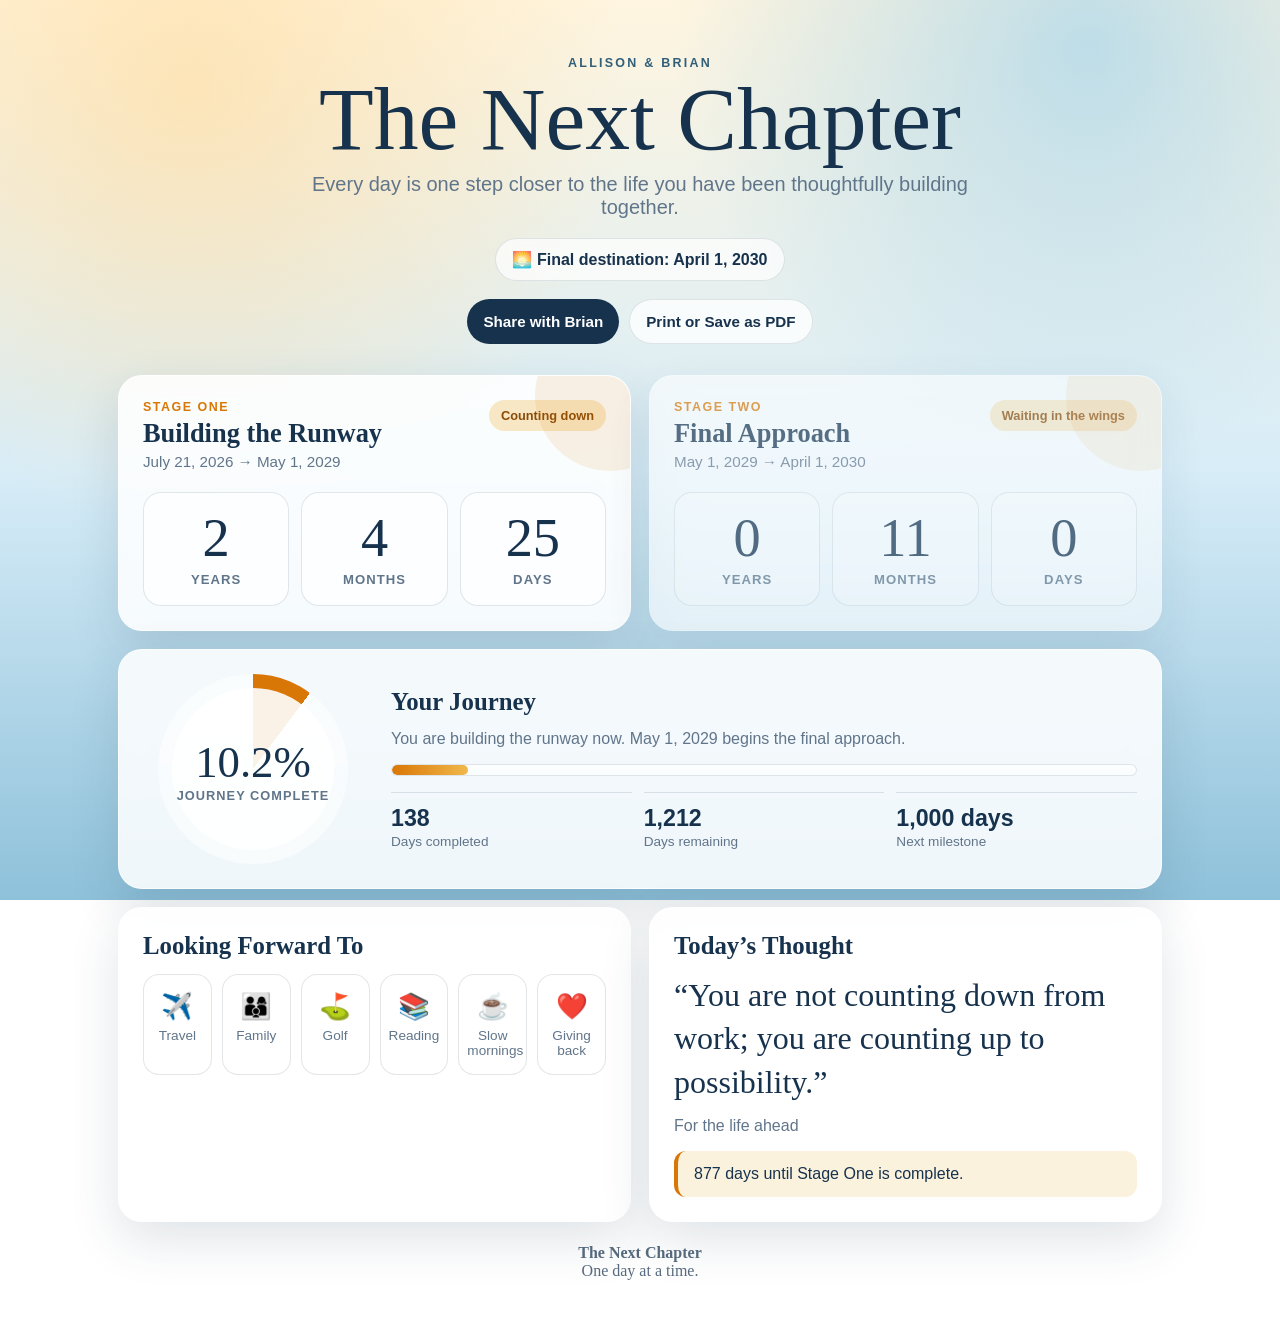
==== index.html @ 048c94d0 "Add files via upload" ====
<!DOCTYPE html>
<html lang="en">
<head>
  <meta charset="UTF-8" />
  <meta name="viewport" content="width=device-width, initial-scale=1.0" />
  <meta name="theme-color" content="#d97706" />
  <title>The Next Chapter</title>
  <style>
    :root{
      --ink:#17324d;
      --muted:#61758a;
      --cream:#fffaf1;
      --gold:#d97706;
      --gold-soft:#f8e7c4;
      --blue:#6ea8c9;
      --blue-deep:#315f7a;
      --card:rgba(255,255,255,.86);
      --line:rgba(23,50,77,.12);
      --shadow:0 18px 50px rgba(35,61,84,.14);
    }
    *{box-sizing:border-box}
    html{scroll-behavior:smooth}
    body{
      margin:0;
      min-height:100vh;
      font-family:-apple-system,BlinkMacSystemFont,"Segoe UI",Roboto,Helvetica,Arial,sans-serif;
      color:var(--ink);
      background:
        radial-gradient(circle at 15% 10%, rgba(255,220,160,.65), transparent 32%),
        radial-gradient(circle at 85% 5%, rgba(164,211,235,.7), transparent 30%),
        linear-gradient(180deg,#fff5df 0%,#d8edf8 52%,#8ec1da 100%);
      background-attachment:fixed;
    }
    body.stage-two{
      background:
        radial-gradient(circle at 20% 8%, rgba(255,255,255,.7), transparent 25%),
        linear-gradient(180deg,#d9f2ff 0%,#8cc9ea 52%,#4d91b7 100%);
    }
    body.complete{
      background:
        radial-gradient(circle at 50% 18%, rgba(255,232,168,.8), transparent 28%),
        linear-gradient(180deg,#ffd68a 0%,#f4a261 42%,#417c8e 72%,#214f61 100%);
    }
    .shell{max-width:1080px;margin:0 auto;padding:28px 18px 48px}
    .hero{
      text-align:center;
      padding:28px 18px 22px;
    }
    .eyebrow{
      letter-spacing:.18em;
      text-transform:uppercase;
      font-size:.78rem;
      font-weight:700;
      color:var(--blue-deep);
    }
    h1{
      margin:.4rem 0 .25rem;
      font-family:Georgia,"Times New Roman",serif;
      font-size:clamp(2.7rem,7vw,5.6rem);
      line-height:.95;
      font-weight:500;
    }
    .tagline{
      margin:.7rem auto 0;
      color:var(--muted);
      font-size:clamp(1rem,2.2vw,1.25rem);
      max-width:680px;
    }
    .date-pill{
      display:inline-flex;
      align-items:center;
      gap:.55rem;
      margin-top:1.2rem;
      padding:.7rem 1rem;
      border:1px solid rgba(23,50,77,.12);
      border-radius:999px;
      background:rgba(255,255,255,.7);
      backdrop-filter:blur(10px);
      font-weight:700;
    }
    .grid{display:grid;gap:18px}
    .two{grid-template-columns:repeat(2,minmax(0,1fr))}
    .card{
      background:var(--card);
      border:1px solid rgba(255,255,255,.75);
      border-radius:24px;
      box-shadow:var(--shadow);
      backdrop-filter:blur(14px);
      padding:24px;
    }
    .stage-card{position:relative;overflow:hidden}
    .stage-card::after{
      content:"";
      position:absolute;
      right:-55px; top:-55px;
      width:150px;height:150px;border-radius:50%;
      background:rgba(217,119,6,.10);
    }
    .stage-head{
      display:flex;justify-content:space-between;gap:16px;align-items:flex-start;
      margin-bottom:22px;
    }
    .stage-kicker{font-size:.78rem;text-transform:uppercase;letter-spacing:.12em;font-weight:800;color:var(--gold)}
    .stage-title{font-family:Georgia,"Times New Roman",serif;font-size:1.65rem;margin:.2rem 0 .25rem}
    .stage-range{color:var(--muted);font-size:.95rem}
    .status{
      border-radius:999px;padding:.48rem .75rem;
      background:var(--gold-soft);color:#8a4b06;font-weight:700;font-size:.8rem;white-space:nowrap
    }
    .countdown{
      display:grid;
      grid-template-columns:repeat(3,minmax(0,1fr));
      gap:12px;
    }
    .timebox{
      text-align:center;
      border:1px solid var(--line);
      border-radius:18px;
      padding:18px 8px;
      background:rgba(255,255,255,.7);
    }
    .timevalue{
      font-family:Georgia,"Times New Roman",serif;
      font-size:clamp(2rem,5vw,3.4rem);
      line-height:1;
    }
    .timelabel{margin-top:.45rem;color:var(--muted);font-size:.82rem;text-transform:uppercase;letter-spacing:.08em;font-weight:700}
    .dimmed{opacity:.68}
    .progress-card{display:grid;grid-template-columns:220px 1fr;gap:28px;align-items:center}
    .ring{
      width:190px;height:190px;border-radius:50%;
      display:grid;place-items:center;
      margin:auto;
      background:conic-gradient(var(--gold) 0deg, rgba(255,255,255,.55) 0deg);
      position:relative;
    }
    .ring::before{
      content:"";position:absolute;inset:14px;border-radius:50%;
      background:rgba(255,255,255,.9);
    }
    .ring-inner{position:relative;text-align:center}
    .ring-value{font-family:Georgia,"Times New Roman",serif;font-size:2.8rem}
    .ring-label{color:var(--muted);font-size:.8rem;text-transform:uppercase;letter-spacing:.08em;font-weight:700}
    .stats{display:grid;grid-template-columns:repeat(3,minmax(0,1fr));gap:12px;margin-top:16px}
    .stat{border-top:1px solid var(--line);padding-top:12px}
    .stat strong{display:block;font-size:1.45rem}
    .stat span{color:var(--muted);font-size:.85rem}
    .bar{height:12px;border-radius:999px;background:rgba(255,255,255,.65);overflow:hidden;border:1px solid var(--line)}
    .bar-fill{height:100%;width:0;background:linear-gradient(90deg,#d97706,#f1b84b);border-radius:999px;transition:width .5s ease}
    .section-title{font-family:Georgia,"Times New Roman",serif;font-size:1.55rem;margin:0 0 14px}
    .dreams{display:grid;grid-template-columns:repeat(6,minmax(0,1fr));gap:10px}
    .dream{text-align:center;padding:16px 8px;border-radius:16px;background:rgba(255,255,255,.64);border:1px solid var(--line)}
    .dream .icon{font-size:1.6rem}
    .dream span{display:block;margin-top:.45rem;font-size:.85rem;color:var(--muted)}
    .quote{font-family:Georgia,"Times New Roman",serif;font-size:clamp(1.35rem,3vw,2rem);line-height:1.35;margin:0}
    .quote-by{color:var(--muted);margin-top:.8rem}
    .milestone{
      margin-top:16px;padding:14px 16px;border-left:4px solid var(--gold);
      background:rgba(248,231,196,.55);border-radius:12px;
    }
    .footer{
      text-align:center;color:rgba(23,50,77,.72);padding:22px 0 0;
      font-family:Georgia,"Times New Roman",serif;
    }
    .actions{display:flex;justify-content:center;gap:10px;margin-top:18px;flex-wrap:wrap}
    button,a.button{
      appearance:none;border:0;border-radius:999px;padding:.8rem 1rem;
      font-weight:750;font-size:.95rem;cursor:pointer;text-decoration:none;
      background:var(--ink);color:white;
    }
    button.secondary{background:rgba(255,255,255,.78);color:var(--ink);border:1px solid var(--line)}
    .tiny{font-size:.78rem;color:var(--muted);margin-top:.6rem}
    @media (max-width:820px){
      .two{grid-template-columns:1fr}
      .progress-card{grid-template-columns:1fr}
      .dreams{grid-template-columns:repeat(3,1fr)}
    }
    @media (max-width:520px){
      .shell{padding:18px 12px 34px}
      .card{padding:18px;border-radius:20px}
      .countdown{gap:8px}
      .timebox{padding:14px 4px}
      .stats{grid-template-columns:1fr}
      .dreams{grid-template-columns:repeat(2,1fr)}
      .stage-head{flex-direction:column}
    }
  </style>
</head>
<body>
  <main class="shell">
    <header class="hero">
      <div class="eyebrow">Allison & Brian</div>
      <h1>The Next Chapter</h1>
      <p class="tagline">Every day is one step closer to the life you have been thoughtfully building together.</p>
      <div class="date-pill">🌅 Final destination: April 1, 2030</div>
      <div class="actions">
        <button id="shareBtn" type="button">Share with Brian</button>
        <button id="printBtn" class="secondary" type="button">Print or Save as PDF</button>
      </div>
      <div id="shareNote" class="tiny" aria-live="polite"></div>
    </header>

    <section class="grid two">
      <article class="card stage-card" id="stage1Card">
        <div class="stage-head">
          <div>
            <div class="stage-kicker">Stage One</div>
            <h2 class="stage-title">Building the Runway</h2>
            <div class="stage-range">July 21, 2026 → May 1, 2029</div>
          </div>
          <div class="status" id="stage1Status">Counting down</div>
        </div>
        <div class="countdown">
          <div class="timebox"><div class="timevalue" id="s1Years">—</div><div class="timelabel">Years</div></div>
          <div class="timebox"><div class="timevalue" id="s1Months">—</div><div class="timelabel">Months</div></div>
          <div class="timebox"><div class="timevalue" id="s1Days">—</div><div class="timelabel">Days</div></div>
        </div>
      </article>

      <article class="card stage-card dimmed" id="stage2Card">
        <div class="stage-head">
          <div>
            <div class="stage-kicker">Stage Two</div>
            <h2 class="stage-title">Final Approach</h2>
            <div class="stage-range">May 1, 2029 → April 1, 2030</div>
          </div>
          <div class="status" id="stage2Status">Waiting in the wings</div>
        </div>
        <div class="countdown">
          <div class="timebox"><div class="timevalue" id="s2Years">—</div><div class="timelabel">Years</div></div>
          <div class="timebox"><div class="timevalue" id="s2Months">—</div><div class="timelabel">Months</div></div>
          <div class="timebox"><div class="timevalue" id="s2Days">—</div><div class="timelabel">Days</div></div>
        </div>
      </article>
    </section>

    <section class="card progress-card" style="margin-top:18px">
      <div class="ring" id="progressRing">
        <div class="ring-inner">
          <div class="ring-value" id="progressPct">—%</div>
          <div class="ring-label">Journey complete</div>
        </div>
      </div>
      <div>
        <h2 class="section-title">Your Journey</h2>
        <p id="journeyMessage" style="margin-top:0;color:var(--muted)">One thoughtful day at a time.</p>
        <div class="bar" aria-label="Overall retirement journey progress">
          <div class="bar-fill" id="progressBar"></div>
        </div>
        <div class="stats">
          <div class="stat"><strong id="daysCompleted">—</strong><span>Days completed</span></div>
          <div class="stat"><strong id="daysRemaining">—</strong><span>Days remaining</span></div>
          <div class="stat"><strong id="nextMilestone">—</strong><span>Next milestone</span></div>
        </div>
      </div>
    </section>

    <section class="grid two" style="margin-top:18px">
      <article class="card">
        <h2 class="section-title">Looking Forward To</h2>
        <div class="dreams">
          <div class="dream"><div class="icon">✈️</div><span>Travel</span></div>
          <div class="dream"><div class="icon">👨‍👩‍👦</div><span>Family</span></div>
          <div class="dream"><div class="icon">⛳</div><span>Golf</span></div>
          <div class="dream"><div class="icon">📚</div><span>Reading</span></div>
          <div class="dream"><div class="icon">☕</div><span>Slow mornings</span></div>
          <div class="dream"><div class="icon">❤️</div><span>Giving back</span></div>
        </div>
      </article>

      <article class="card">
        <h2 class="section-title">Today’s Thought</h2>
        <blockquote class="quote" id="dailyQuote">“Every day is one step closer.”</blockquote>
        <div class="quote-by">For the life ahead</div>
        <div class="milestone" id="milestoneMessage">Your next milestone is getting closer.</div>
      </article>
    </section>

    <footer class="footer">
      <div><strong>The Next Chapter</strong></div>
      <div>One day at a time.</div>
    </footer>
  </main>

<script>
  const JOURNEY_START = new Date(2026, 6, 21, 0, 0, 0);
  const STAGE_ONE_END = new Date(2029, 4, 1, 0, 0, 0);
  const FINAL_DATE = new Date(2030, 3, 1, 0, 0, 0);

  const quotes = [
    "Every day is one step closer.",
    "The best chapters are still unwritten.",
    "Freedom is built long before it is lived.",
    "You are not counting down from work; you are counting up to possibility.",
    "The future is something you have been building, one day at a time.",
    "Small, steady choices create extraordinary freedom.",
    "The finish line is also a beautiful new beginning.",
    "You have already traveled farther than you realize.",
    "A meaningful next chapter begins with the life you choose to make room for.",
    "Someday is becoming a date on the calendar."
  ];

  function startOfDay(d){
    return new Date(d.getFullYear(), d.getMonth(), d.getDate());
  }

  function addMonthsClamped(date, months){
    const d = new Date(date.getFullYear(), date.getMonth(), 1);
    const targetMonth = d.getMonth() + months;
    d.setMonth(targetMonth);
    const lastDay = new Date(d.getFullYear(), d.getMonth() + 1, 0).getDate();
    d.setDate(Math.min(date.getDate(), lastDay));
    return d;
  }

  function calendarDiff(fromDate, toDate){
    let from = startOfDay(fromDate);
    const to = startOfDay(toDate);
    if (to <= from) return {years:0, months:0, days:0};

    let years = to.getFullYear() - from.getFullYear();
    let cursor = new Date(from);
    cursor.setFullYear(cursor.getFullYear() + years);
    if (cursor > to){
      years--;
      cursor = new Date(from);
      cursor.setFullYear(cursor.getFullYear() + years);
    }

    let months = (to.getFullYear() - cursor.getFullYear()) * 12 + (to.getMonth() - cursor.getMonth());
    let monthCursor = addMonthsClamped(cursor, months);
    if (monthCursor > to){
      months--;
      monthCursor = addMonthsClamped(cursor, months);
    }

    const days = Math.round((to - monthCursor) / 86400000);
    return {years, months, days};
  }

  function setCountdown(prefix, diff){
    document.getElementById(prefix + "Years").textContent = diff.years;
    document.getElementById(prefix + "Months").textContent = diff.months;
    document.getElementById(prefix + "Days").textContent = diff.days;
  }

  function daysBetween(a,b){
    return Math.max(0, Math.round((startOfDay(b)-startOfDay(a))/86400000));
  }

  function milestoneFor(days){
    const marks = [1000, 500, 365, 100, 30];
    for (const mark of marks){
      if (days > mark) return `${mark.toLocaleString()} days`;
      if (days === mark) return `${mark.toLocaleString()} days — today!`;
    }
    return days > 0 ? `${days} days` : "Today";
  }

  function update(){
    const now = new Date();
    const today = startOfDay(now);
    const totalDays = daysBetween(JOURNEY_START, FINAL_DATE);
    const elapsed = Math.min(totalDays, daysBetween(JOURNEY_START, today));
    const remaining = daysBetween(today, FINAL_DATE);
    const pct = Math.max(0, Math.min(100, (elapsed / totalDays) * 100));

    document.getElementById("progressPct").textContent = `${pct.toFixed(1)}%`;
    document.getElementById("daysCompleted").textContent = elapsed.toLocaleString();
    document.getElementById("daysRemaining").textContent = remaining.toLocaleString();
    document.getElementById("nextMilestone").textContent = milestoneFor(remaining);
    document.getElementById("progressBar").style.width = `${pct}%`;
    document.getElementById("progressRing").style.background =
      `conic-gradient(var(--gold) ${pct * 3.6}deg, rgba(255,255,255,.55) 0deg)`;

    const dayIndex = Math.floor(today.getTime()/86400000) % quotes.length;
    document.getElementById("dailyQuote").textContent = `“${quotes[dayIndex]}”`;

    if (today < STAGE_ONE_END){
      setCountdown("s1", calendarDiff(today, STAGE_ONE_END));
      setCountdown("s2", calendarDiff(STAGE_ONE_END, FINAL_DATE));
      document.getElementById("stage1Status").textContent = "Counting down";
      document.getElementById("stage2Status").textContent = "Waiting in the wings";
      document.getElementById("stage1Card").classList.remove("dimmed");
      document.getElementById("stage2Card").classList.add("dimmed");
      document.getElementById("journeyMessage").textContent =
        "You are building the runway now. May 1, 2029 begins the final approach.";
      document.getElementById("milestoneMessage").textContent =
        `${daysBetween(today, STAGE_ONE_END).toLocaleString()} days until Stage One is complete.`;
    } else if (today < FINAL_DATE){
      setCountdown("s1", {years:0, months:0, days:0});
      setCountdown("s2", calendarDiff(today, FINAL_DATE));
      document.getElementById("stage1Status").textContent = "Complete ✓";
      document.getElementById("stage2Status").textContent = "Final approach";
      document.getElementById("stage1Card").classList.add("dimmed");
      document.getElementById("stage2Card").classList.remove("dimmed");
      document.body.classList.add("stage-two");
      document.getElementById("journeyMessage").textContent =
        "Stage One is complete. You are officially in the home stretch.";
      document.getElementById("milestoneMessage").textContent =
        `${remaining.toLocaleString()} days until The Next Chapter begins.`;
    } else {
      setCountdown("s1", {years:0, months:0, days:0});
      setCountdown("s2", {years:0, months:0, days:0});
      document.getElementById("stage1Status").textContent = "Complete ✓";
      document.getElementById("stage2Status").textContent = "Complete ✓";
      document.body.classList.add("complete");
      document.querySelector("h1").textContent = "Welcome to Your Next Chapter";
      document.querySelector(".tagline").textContent =
        "You planned, invested, worked with purpose, and built this life together. Now it is time to enjoy it.";
      document.getElementById("journeyMessage").textContent =
        "The countdown is complete. The next chapter is here.";
      document.getElementById("milestoneMessage").textContent =
        "April 1, 2030 has arrived. Congratulations, Allison and Brian!";
    }
  }

  document.getElementById("printBtn").addEventListener("click", () => window.print());

  document.getElementById("shareBtn").addEventListener("click", async () => {
    const note = document.getElementById("shareNote");
    const shareData = {
      title: "The Next Chapter",
      text: "Our countdown to April 1, 2030 — The Next Chapter."
    };
    try{
      if (navigator.share){
        await navigator.share(shareData);
        note.textContent = "Shared!";
      } else {
        note.textContent = "Attach this HTML file to a text or email so Brian can open the live countdown.";
      }
    } catch(e){
      note.textContent = "You can attach this HTML file to a text or email and Brian can open it.";
    }
  });

  update();
  setInterval(update, 60 * 1000);
</script>
</body>
</html>
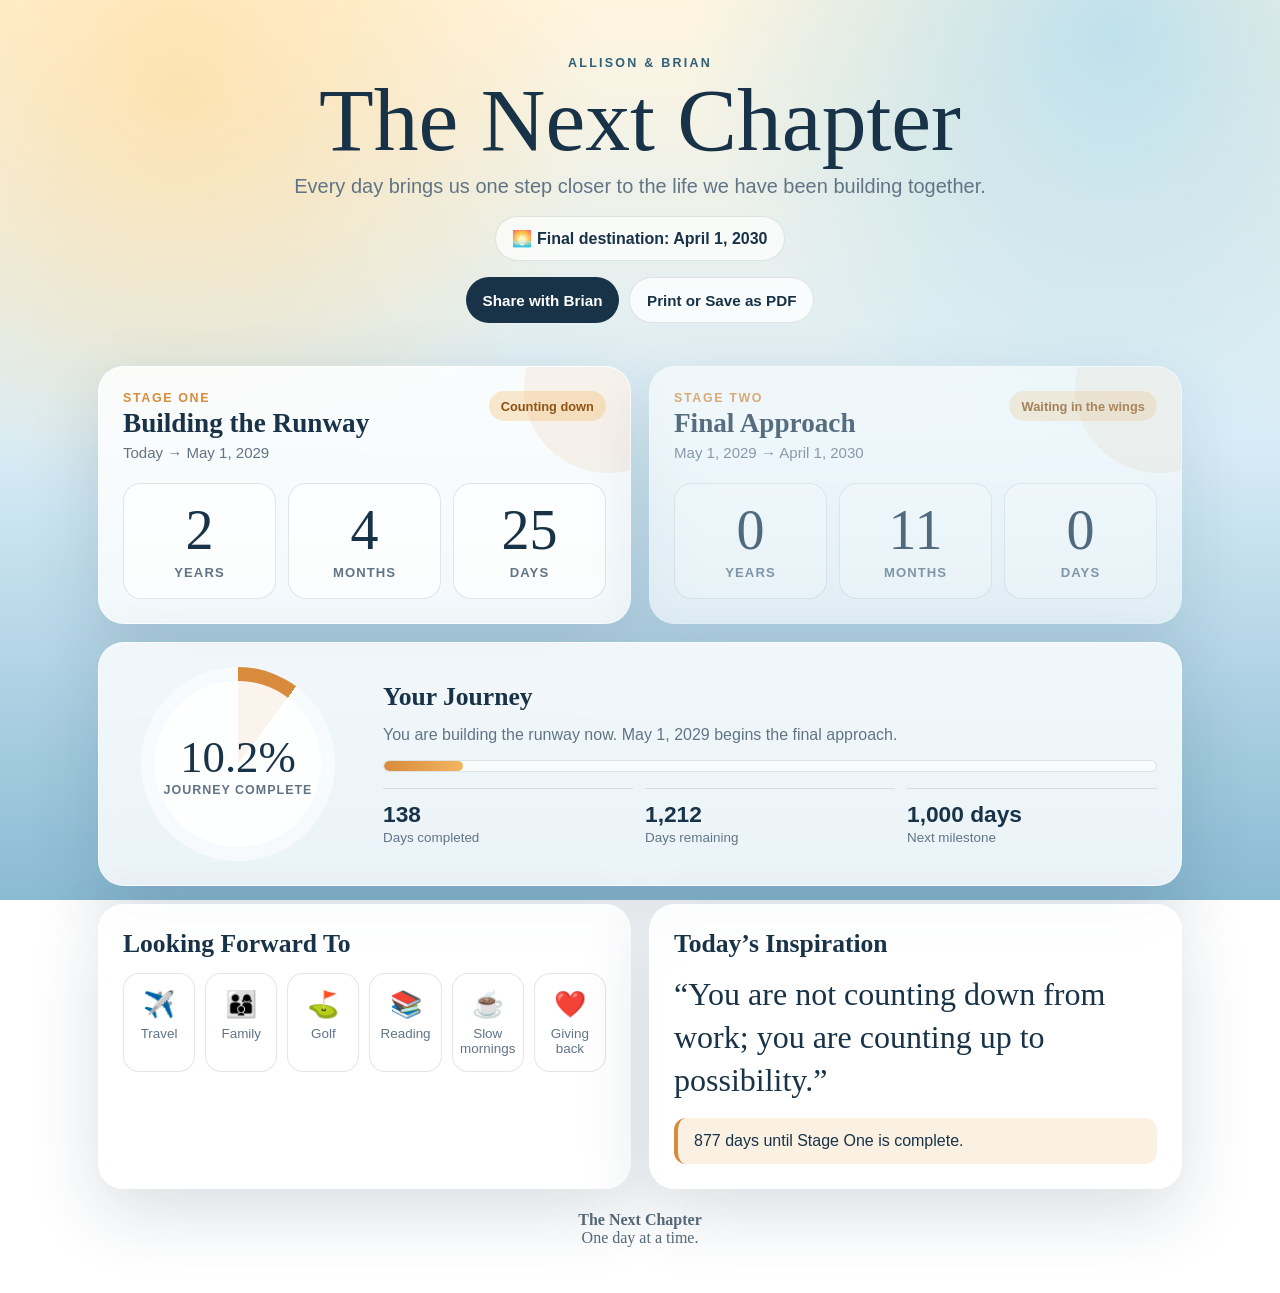
==== commit 72c1afaa: "Add files via upload" ====
--- a/index.html
+++ b/index.html
@@ -3,440 +3,88 @@
 <head>
   <meta charset="UTF-8" />
   <meta name="viewport" content="width=device-width, initial-scale=1.0" />
-  <meta name="theme-color" content="#d97706" />
-  <title>The Next Chapter</title>
+  <meta name="theme-color" content="#d88a3d" />
+  <title>The Next Chapter — Allison & Brian</title>
   <style>
-    :root{
-      --ink:#17324d;
-      --muted:#61758a;
-      --cream:#fffaf1;
-      --gold:#d97706;
-      --gold-soft:#f8e7c4;
-      --blue:#6ea8c9;
-      --blue-deep:#315f7a;
-      --card:rgba(255,255,255,.86);
-      --line:rgba(23,50,77,.12);
-      --shadow:0 18px 50px rgba(35,61,84,.14);
-    }
-    *{box-sizing:border-box}
-    html{scroll-behavior:smooth}
-    body{
-      margin:0;
-      min-height:100vh;
-      font-family:-apple-system,BlinkMacSystemFont,"Segoe UI",Roboto,Helvetica,Arial,sans-serif;
-      color:var(--ink);
-      background:
-        radial-gradient(circle at 15% 10%, rgba(255,220,160,.65), transparent 32%),
-        radial-gradient(circle at 85% 5%, rgba(164,211,235,.7), transparent 30%),
-        linear-gradient(180deg,#fff5df 0%,#d8edf8 52%,#8ec1da 100%);
-      background-attachment:fixed;
-    }
-    body.stage-two{
-      background:
-        radial-gradient(circle at 20% 8%, rgba(255,255,255,.7), transparent 25%),
-        linear-gradient(180deg,#d9f2ff 0%,#8cc9ea 52%,#4d91b7 100%);
-    }
-    body.complete{
-      background:
-        radial-gradient(circle at 50% 18%, rgba(255,232,168,.8), transparent 28%),
-        linear-gradient(180deg,#ffd68a 0%,#f4a261 42%,#417c8e 72%,#214f61 100%);
-    }
-    .shell{max-width:1080px;margin:0 auto;padding:28px 18px 48px}
-    .hero{
-      text-align:center;
-      padding:28px 18px 22px;
-    }
-    .eyebrow{
-      letter-spacing:.18em;
-      text-transform:uppercase;
-      font-size:.78rem;
-      font-weight:700;
-      color:var(--blue-deep);
-    }
-    h1{
-      margin:.4rem 0 .25rem;
-      font-family:Georgia,"Times New Roman",serif;
-      font-size:clamp(2.7rem,7vw,5.6rem);
-      line-height:.95;
-      font-weight:500;
-    }
-    .tagline{
-      margin:.7rem auto 0;
-      color:var(--muted);
-      font-size:clamp(1rem,2.2vw,1.25rem);
-      max-width:680px;
-    }
-    .date-pill{
-      display:inline-flex;
-      align-items:center;
-      gap:.55rem;
-      margin-top:1.2rem;
-      padding:.7rem 1rem;
-      border:1px solid rgba(23,50,77,.12);
-      border-radius:999px;
-      background:rgba(255,255,255,.7);
-      backdrop-filter:blur(10px);
-      font-weight:700;
-    }
-    .grid{display:grid;gap:18px}
-    .two{grid-template-columns:repeat(2,minmax(0,1fr))}
-    .card{
-      background:var(--card);
-      border:1px solid rgba(255,255,255,.75);
-      border-radius:24px;
-      box-shadow:var(--shadow);
-      backdrop-filter:blur(14px);
-      padding:24px;
-    }
-    .stage-card{position:relative;overflow:hidden}
-    .stage-card::after{
-      content:"";
-      position:absolute;
-      right:-55px; top:-55px;
-      width:150px;height:150px;border-radius:50%;
-      background:rgba(217,119,6,.10);
-    }
-    .stage-head{
-      display:flex;justify-content:space-between;gap:16px;align-items:flex-start;
-      margin-bottom:22px;
-    }
-    .stage-kicker{font-size:.78rem;text-transform:uppercase;letter-spacing:.12em;font-weight:800;color:var(--gold)}
-    .stage-title{font-family:Georgia,"Times New Roman",serif;font-size:1.65rem;margin:.2rem 0 .25rem}
-    .stage-range{color:var(--muted);font-size:.95rem}
-    .status{
-      border-radius:999px;padding:.48rem .75rem;
-      background:var(--gold-soft);color:#8a4b06;font-weight:700;font-size:.8rem;white-space:nowrap
-    }
-    .countdown{
-      display:grid;
-      grid-template-columns:repeat(3,minmax(0,1fr));
-      gap:12px;
-    }
-    .timebox{
-      text-align:center;
-      border:1px solid var(--line);
-      border-radius:18px;
-      padding:18px 8px;
-      background:rgba(255,255,255,.7);
-    }
-    .timevalue{
-      font-family:Georgia,"Times New Roman",serif;
-      font-size:clamp(2rem,5vw,3.4rem);
-      line-height:1;
-    }
-    .timelabel{margin-top:.45rem;color:var(--muted);font-size:.82rem;text-transform:uppercase;letter-spacing:.08em;font-weight:700}
-    .dimmed{opacity:.68}
-    .progress-card{display:grid;grid-template-columns:220px 1fr;gap:28px;align-items:center}
-    .ring{
-      width:190px;height:190px;border-radius:50%;
-      display:grid;place-items:center;
-      margin:auto;
-      background:conic-gradient(var(--gold) 0deg, rgba(255,255,255,.55) 0deg);
-      position:relative;
-    }
-    .ring::before{
-      content:"";position:absolute;inset:14px;border-radius:50%;
-      background:rgba(255,255,255,.9);
-    }
-    .ring-inner{position:relative;text-align:center}
-    .ring-value{font-family:Georgia,"Times New Roman",serif;font-size:2.8rem}
-    .ring-label{color:var(--muted);font-size:.8rem;text-transform:uppercase;letter-spacing:.08em;font-weight:700}
-    .stats{display:grid;grid-template-columns:repeat(3,minmax(0,1fr));gap:12px;margin-top:16px}
-    .stat{border-top:1px solid var(--line);padding-top:12px}
-    .stat strong{display:block;font-size:1.45rem}
-    .stat span{color:var(--muted);font-size:.85rem}
-    .bar{height:12px;border-radius:999px;background:rgba(255,255,255,.65);overflow:hidden;border:1px solid var(--line)}
-    .bar-fill{height:100%;width:0;background:linear-gradient(90deg,#d97706,#f1b84b);border-radius:999px;transition:width .5s ease}
-    .section-title{font-family:Georgia,"Times New Roman",serif;font-size:1.55rem;margin:0 0 14px}
-    .dreams{display:grid;grid-template-columns:repeat(6,minmax(0,1fr));gap:10px}
-    .dream{text-align:center;padding:16px 8px;border-radius:16px;background:rgba(255,255,255,.64);border:1px solid var(--line)}
-    .dream .icon{font-size:1.6rem}
-    .dream span{display:block;margin-top:.45rem;font-size:.85rem;color:var(--muted)}
-    .quote{font-family:Georgia,"Times New Roman",serif;font-size:clamp(1.35rem,3vw,2rem);line-height:1.35;margin:0}
-    .quote-by{color:var(--muted);margin-top:.8rem}
-    .milestone{
-      margin-top:16px;padding:14px 16px;border-left:4px solid var(--gold);
-      background:rgba(248,231,196,.55);border-radius:12px;
-    }
-    .footer{
-      text-align:center;color:rgba(23,50,77,.72);padding:22px 0 0;
-      font-family:Georgia,"Times New Roman",serif;
-    }
-    .actions{display:flex;justify-content:center;gap:10px;margin-top:18px;flex-wrap:wrap}
-    button,a.button{
-      appearance:none;border:0;border-radius:999px;padding:.8rem 1rem;
-      font-weight:750;font-size:.95rem;cursor:pointer;text-decoration:none;
-      background:var(--ink);color:white;
-    }
-    button.secondary{background:rgba(255,255,255,.78);color:var(--ink);border:1px solid var(--line)}
-    .tiny{font-size:.78rem;color:var(--muted);margin-top:.6rem}
-    @media (max-width:820px){
-      .two{grid-template-columns:1fr}
-      .progress-card{grid-template-columns:1fr}
-      .dreams{grid-template-columns:repeat(3,1fr)}
-    }
-    @media (max-width:520px){
-      .shell{padding:18px 12px 34px}
-      .card{padding:18px;border-radius:20px}
-      .countdown{gap:8px}
-      .timebox{padding:14px 4px}
-      .stats{grid-template-columns:1fr}
-      .dreams{grid-template-columns:repeat(2,1fr)}
-      .stage-head{flex-direction:column}
-    }
+    :root{--ink:#183247;--muted:#617486;--gold:#d88a3d;--gold2:#f2b55f;--deep:#2f6079;--card:rgba(255,255,255,.82);--line:rgba(24,50,71,.12);--shadow:0 24px 70px rgba(27,57,79,.16)}
+    *{box-sizing:border-box} html{scroll-behavior:smooth}
+    body{margin:0;min-height:100vh;font-family:-apple-system,BlinkMacSystemFont,"Segoe UI",Roboto,Helvetica,Arial,sans-serif;color:var(--ink);background:radial-gradient(circle at 14% 10%,rgba(255,219,156,.70),transparent 31%),radial-gradient(circle at 87% 4%,rgba(168,217,240,.74),transparent 30%),linear-gradient(180deg,#fff5df 0%,#d9edf7 48%,#8abbd3 100%);background-attachment:fixed;transition:background 1s ease}
+    body.stage-two{background:radial-gradient(circle at 18% 8%,rgba(255,255,255,.70),transparent 24%),linear-gradient(180deg,#dff5ff 0%,#93cee9 48%,#478aae 100%)}
+    body.complete{background:radial-gradient(circle at 50% 18%,rgba(255,235,177,.84),transparent 27%),linear-gradient(180deg,#ffd77e 0%,#f29c58 43%,#4d8092 71%,#214e60 100%)}
+    .page{max-width:1120px;margin:0 auto;padding:28px 18px 46px}.hero{text-align:center;padding:28px 18px 22px}
+    .eyebrow{letter-spacing:.18em;text-transform:uppercase;font-size:.78rem;font-weight:800;color:var(--deep)}
+    h1{margin:.45rem 0 .25rem;font-family:Georgia,"Times New Roman",serif;font-size:clamp(2.8rem,7vw,5.8rem);line-height:.95;font-weight:500}
+    .subtitle{max-width:720px;margin:.8rem auto 0;color:var(--muted);font-size:clamp(1rem,2.2vw,1.25rem)}
+    .pill{display:inline-flex;gap:.55rem;align-items:center;margin-top:1.15rem;padding:.75rem 1.05rem;border-radius:999px;border:1px solid var(--line);background:rgba(255,255,255,.7);backdrop-filter:blur(12px);font-weight:800}
+    .actions{display:flex;justify-content:center;gap:10px;flex-wrap:wrap;margin-top:16px}
+    button{border:0;border-radius:999px;padding:.82rem 1.05rem;font-weight:800;cursor:pointer;font-size:.95rem}.primary{background:var(--ink);color:#fff}.secondary{background:rgba(255,255,255,.78);color:var(--ink);border:1px solid var(--line)}
+    .tiny{font-size:.78rem;color:var(--muted);margin-top:.55rem;min-height:1em}.grid{display:grid;gap:18px}.two{grid-template-columns:repeat(2,minmax(0,1fr))}
+    .card{background:var(--card);border:1px solid rgba(255,255,255,.75);border-radius:26px;box-shadow:var(--shadow);backdrop-filter:blur(15px);padding:24px}
+    .stage-card{position:relative;overflow:hidden}.stage-card:after{content:"";position:absolute;right:-62px;top:-62px;width:168px;height:168px;border-radius:50%;background:rgba(216,138,61,.10)}
+    .stage-head{display:flex;justify-content:space-between;gap:14px;align-items:flex-start;margin-bottom:22px}.kicker{font-size:.78rem;text-transform:uppercase;letter-spacing:.13em;font-weight:900;color:var(--gold)}
+    .stage-title{font-family:Georgia,"Times New Roman",serif;font-size:1.7rem;margin:.2rem 0 .28rem}.range{color:var(--muted);font-size:.94rem}.status{padding:.48rem .76rem;border-radius:999px;background:#f7e7cd;color:#8b4f10;font-weight:800;font-size:.8rem;white-space:nowrap}
+    .countdown{display:grid;grid-template-columns:repeat(3,minmax(0,1fr));gap:12px}.timebox{text-align:center;padding:18px 8px;border-radius:18px;border:1px solid var(--line);background:rgba(255,255,255,.70)}
+    .value{font-family:Georgia,"Times New Roman",serif;font-size:clamp(2rem,5vw,3.5rem);line-height:1}.label{margin-top:.45rem;color:var(--muted);font-size:.82rem;text-transform:uppercase;letter-spacing:.08em;font-weight:800}.dim{opacity:.68}
+    .progress-card{display:grid;grid-template-columns:230px 1fr;gap:30px;align-items:center}.ring{width:194px;height:194px;border-radius:50%;display:grid;place-items:center;margin:auto;position:relative;background:conic-gradient(var(--gold) 0deg,rgba(255,255,255,.55) 0deg)}
+    .ring:before{content:"";position:absolute;inset:14px;border-radius:50%;background:rgba(255,255,255,.91)}.ring-content{position:relative;text-align:center}.percent{font-family:Georgia,"Times New Roman",serif;font-size:2.8rem}.smallcaps{color:var(--muted);font-size:.78rem;text-transform:uppercase;letter-spacing:.08em;font-weight:800}
+    .section-title{font-family:Georgia,"Times New Roman",serif;font-size:1.6rem;margin:0 0 14px}.bar{height:12px;border-radius:999px;background:rgba(255,255,255,.62);overflow:hidden;border:1px solid var(--line)}.bar-fill{height:100%;width:0;background:linear-gradient(90deg,var(--gold),var(--gold2));border-radius:999px;transition:width .6s ease}
+    .stats{display:grid;grid-template-columns:repeat(3,minmax(0,1fr));gap:12px;margin-top:16px}.stat{border-top:1px solid var(--line);padding-top:12px}.stat strong{display:block;font-size:1.42rem}.stat span{color:var(--muted);font-size:.84rem}
+    .dreams{display:grid;grid-template-columns:repeat(6,minmax(0,1fr));gap:10px}.dream{text-align:center;padding:15px 7px;border-radius:16px;background:rgba(255,255,255,.64);border:1px solid var(--line)}.dream .icon{font-size:1.62rem}.dream span{display:block;margin-top:.42rem;color:var(--muted);font-size:.84rem}
+    blockquote{margin:0;font-family:Georgia,"Times New Roman",serif;font-size:clamp(1.35rem,3vw,2rem);line-height:1.35}.milestone{margin-top:16px;padding:14px 16px;border-left:4px solid var(--gold);background:rgba(247,231,205,.56);border-radius:12px}.footer{text-align:center;padding-top:22px;color:rgba(24,50,71,.72);font-family:Georgia,"Times New Roman",serif}
+    @media(max-width:840px){.two{grid-template-columns:1fr}.progress-card{grid-template-columns:1fr}.dreams{grid-template-columns:repeat(3,1fr)}}@media(max-width:520px){.page{padding:18px 12px 34px}.card{padding:18px;border-radius:21px}.countdown{gap:8px}.timebox{padding:14px 4px}.stats{grid-template-columns:1fr}.dreams{grid-template-columns:repeat(2,1fr)}.stage-head{flex-direction:column}}@media print{body{background:#fff}.actions,.tiny{display:none}.card{box-shadow:none;border:1px solid #ddd}}
   </style>
 </head>
 <body>
-  <main class="shell">
-    <header class="hero">
-      <div class="eyebrow">Allison & Brian</div>
-      <h1>The Next Chapter</h1>
-      <p class="tagline">Every day is one step closer to the life you have been thoughtfully building together.</p>
-      <div class="date-pill">🌅 Final destination: April 1, 2030</div>
-      <div class="actions">
-        <button id="shareBtn" type="button">Share with Brian</button>
-        <button id="printBtn" class="secondary" type="button">Print or Save as PDF</button>
-      </div>
-      <div id="shareNote" class="tiny" aria-live="polite"></div>
-    </header>
+<main class="page">
+  <header class="hero">
+    <div class="eyebrow">Allison & Brian</div>
+    <h1 id="mainTitle">The Next Chapter</h1>
+    <p class="subtitle" id="subtitle">Every day brings us one step closer to the life we have been building together.</p>
+    <div class="pill">🌅 Final destination: April 1, 2030</div>
+    <div class="actions"><button class="primary" id="shareBtn">Share with Brian</button><button class="secondary" id="printBtn">Print or Save as PDF</button></div>
+    <div class="tiny" id="shareNote"></div>
+  </header>
 
-    <section class="grid two">
-      <article class="card stage-card" id="stage1Card">
-        <div class="stage-head">
-          <div>
-            <div class="stage-kicker">Stage One</div>
-            <h2 class="stage-title">Building the Runway</h2>
-            <div class="stage-range">July 21, 2026 → May 1, 2029</div>
-          </div>
-          <div class="status" id="stage1Status">Counting down</div>
-        </div>
-        <div class="countdown">
-          <div class="timebox"><div class="timevalue" id="s1Years">—</div><div class="timelabel">Years</div></div>
-          <div class="timebox"><div class="timevalue" id="s1Months">—</div><div class="timelabel">Months</div></div>
-          <div class="timebox"><div class="timevalue" id="s1Days">—</div><div class="timelabel">Days</div></div>
-        </div>
-      </article>
+  <section class="grid two">
+    <article class="card stage-card" id="stage1Card">
+      <div class="stage-head"><div><div class="kicker">Stage One</div><h2 class="stage-title">Building the Runway</h2><div class="range">Today → May 1, 2029</div></div><div class="status" id="stage1Status">Counting down</div></div>
+      <div class="countdown"><div class="timebox"><div class="value" id="s1Years">2</div><div class="label">Years</div></div><div class="timebox"><div class="value" id="s1Months">9</div><div class="label">Months</div></div><div class="timebox"><div class="value" id="s1Days">10</div><div class="label">Days</div></div></div>
+    </article>
 
-      <article class="card stage-card dimmed" id="stage2Card">
-        <div class="stage-head">
-          <div>
-            <div class="stage-kicker">Stage Two</div>
-            <h2 class="stage-title">Final Approach</h2>
-            <div class="stage-range">May 1, 2029 → April 1, 2030</div>
-          </div>
-          <div class="status" id="stage2Status">Waiting in the wings</div>
-        </div>
-        <div class="countdown">
-          <div class="timebox"><div class="timevalue" id="s2Years">—</div><div class="timelabel">Years</div></div>
-          <div class="timebox"><div class="timevalue" id="s2Months">—</div><div class="timelabel">Months</div></div>
-          <div class="timebox"><div class="timevalue" id="s2Days">—</div><div class="timelabel">Days</div></div>
-        </div>
-      </article>
-    </section>
+    <article class="card stage-card dim" id="stage2Card">
+      <div class="stage-head"><div><div class="kicker">Stage Two</div><h2 class="stage-title">Final Approach</h2><div class="range">May 1, 2029 → April 1, 2030</div></div><div class="status" id="stage2Status">Waiting in the wings</div></div>
+      <div class="countdown"><div class="timebox"><div class="value" id="s2Years">0</div><div class="label">Years</div></div><div class="timebox"><div class="value" id="s2Months">11</div><div class="label">Months</div></div><div class="timebox"><div class="value" id="s2Days">0</div><div class="label">Days</div></div></div>
+    </article>
+  </section>
 
-    <section class="card progress-card" style="margin-top:18px">
-      <div class="ring" id="progressRing">
-        <div class="ring-inner">
-          <div class="ring-value" id="progressPct">—%</div>
-          <div class="ring-label">Journey complete</div>
-        </div>
-      </div>
-      <div>
-        <h2 class="section-title">Your Journey</h2>
-        <p id="journeyMessage" style="margin-top:0;color:var(--muted)">One thoughtful day at a time.</p>
-        <div class="bar" aria-label="Overall retirement journey progress">
-          <div class="bar-fill" id="progressBar"></div>
-        </div>
-        <div class="stats">
-          <div class="stat"><strong id="daysCompleted">—</strong><span>Days completed</span></div>
-          <div class="stat"><strong id="daysRemaining">—</strong><span>Days remaining</span></div>
-          <div class="stat"><strong id="nextMilestone">—</strong><span>Next milestone</span></div>
-        </div>
-      </div>
-    </section>
+  <section class="card progress-card" style="margin-top:18px">
+    <div class="ring" id="ring"><div class="ring-content"><div class="percent" id="percent">0%</div><div class="smallcaps">Journey complete</div></div></div>
+    <div><h2 class="section-title">Your Journey</h2><p id="journeyMessage" style="margin-top:0;color:var(--muted)">One thoughtful day at a time.</p><div class="bar"><div class="bar-fill" id="barFill"></div></div><div class="stats"><div class="stat"><strong id="daysCompleted">0</strong><span>Days completed</span></div><div class="stat"><strong id="daysRemaining">0</strong><span>Days remaining</span></div><div class="stat"><strong id="nextMilestone">—</strong><span>Next milestone</span></div></div></div>
+  </section>
 
-    <section class="grid two" style="margin-top:18px">
-      <article class="card">
-        <h2 class="section-title">Looking Forward To</h2>
-        <div class="dreams">
-          <div class="dream"><div class="icon">✈️</div><span>Travel</span></div>
-          <div class="dream"><div class="icon">👨‍👩‍👦</div><span>Family</span></div>
-          <div class="dream"><div class="icon">⛳</div><span>Golf</span></div>
-          <div class="dream"><div class="icon">📚</div><span>Reading</span></div>
-          <div class="dream"><div class="icon">☕</div><span>Slow mornings</span></div>
-          <div class="dream"><div class="icon">❤️</div><span>Giving back</span></div>
-        </div>
-      </article>
+  <section class="grid two" style="margin-top:18px">
+    <article class="card"><h2 class="section-title">Looking Forward To</h2><div class="dreams"><div class="dream"><div class="icon">✈️</div><span>Travel</span></div><div class="dream"><div class="icon">👨‍👩‍👦</div><span>Family</span></div><div class="dream"><div class="icon">⛳</div><span>Golf</span></div><div class="dream"><div class="icon">📚</div><span>Reading</span></div><div class="dream"><div class="icon">☕</div><span>Slow mornings</span></div><div class="dream"><div class="icon">❤️</div><span>Giving back</span></div></div></article>
+    <article class="card"><h2 class="section-title">Today’s Inspiration</h2><blockquote id="quote">“Every day is one step closer.”</blockquote><div class="milestone" id="milestoneMessage">Your next milestone is getting closer.</div></article>
+  </section>
 
-      <article class="card">
-        <h2 class="section-title">Today’s Thought</h2>
-        <blockquote class="quote" id="dailyQuote">“Every day is one step closer.”</blockquote>
-        <div class="quote-by">For the life ahead</div>
-        <div class="milestone" id="milestoneMessage">Your next milestone is getting closer.</div>
-      </article>
-    </section>
-
-    <footer class="footer">
-      <div><strong>The Next Chapter</strong></div>
-      <div>One day at a time.</div>
-    </footer>
-  </main>
-
+  <footer class="footer"><strong>The Next Chapter</strong><br/>One day at a time.</footer>
+</main>
 <script>
-  const JOURNEY_START = new Date(2026, 6, 21, 0, 0, 0);
-  const STAGE_ONE_END = new Date(2029, 4, 1, 0, 0, 0);
-  const FINAL_DATE = new Date(2030, 3, 1, 0, 0, 0);
-
-  const quotes = [
-    "Every day is one step closer.",
-    "The best chapters are still unwritten.",
-    "Freedom is built long before it is lived.",
-    "You are not counting down from work; you are counting up to possibility.",
-    "The future is something you have been building, one day at a time.",
-    "Small, steady choices create extraordinary freedom.",
-    "The finish line is also a beautiful new beginning.",
-    "You have already traveled farther than you realize.",
-    "A meaningful next chapter begins with the life you choose to make room for.",
-    "Someday is becoming a date on the calendar."
-  ];
-
-  function startOfDay(d){
-    return new Date(d.getFullYear(), d.getMonth(), d.getDate());
-  }
-
-  function addMonthsClamped(date, months){
-    const d = new Date(date.getFullYear(), date.getMonth(), 1);
-    const targetMonth = d.getMonth() + months;
-    d.setMonth(targetMonth);
-    const lastDay = new Date(d.getFullYear(), d.getMonth() + 1, 0).getDate();
-    d.setDate(Math.min(date.getDate(), lastDay));
-    return d;
-  }
-
-  function calendarDiff(fromDate, toDate){
-    let from = startOfDay(fromDate);
-    const to = startOfDay(toDate);
-    if (to <= from) return {years:0, months:0, days:0};
-
-    let years = to.getFullYear() - from.getFullYear();
-    let cursor = new Date(from);
-    cursor.setFullYear(cursor.getFullYear() + years);
-    if (cursor > to){
-      years--;
-      cursor = new Date(from);
-      cursor.setFullYear(cursor.getFullYear() + years);
-    }
-
-    let months = (to.getFullYear() - cursor.getFullYear()) * 12 + (to.getMonth() - cursor.getMonth());
-    let monthCursor = addMonthsClamped(cursor, months);
-    if (monthCursor > to){
-      months--;
-      monthCursor = addMonthsClamped(cursor, months);
-    }
-
-    const days = Math.round((to - monthCursor) / 86400000);
-    return {years, months, days};
-  }
-
-  function setCountdown(prefix, diff){
-    document.getElementById(prefix + "Years").textContent = diff.years;
-    document.getElementById(prefix + "Months").textContent = diff.months;
-    document.getElementById(prefix + "Days").textContent = diff.days;
-  }
-
-  function daysBetween(a,b){
-    return Math.max(0, Math.round((startOfDay(b)-startOfDay(a))/86400000));
-  }
-
-  function milestoneFor(days){
-    const marks = [1000, 500, 365, 100, 30];
-    for (const mark of marks){
-      if (days > mark) return `${mark.toLocaleString()} days`;
-      if (days === mark) return `${mark.toLocaleString()} days — today!`;
-    }
-    return days > 0 ? `${days} days` : "Today";
-  }
-
-  function update(){
-    const now = new Date();
-    const today = startOfDay(now);
-    const totalDays = daysBetween(JOURNEY_START, FINAL_DATE);
-    const elapsed = Math.min(totalDays, daysBetween(JOURNEY_START, today));
-    const remaining = daysBetween(today, FINAL_DATE);
-    const pct = Math.max(0, Math.min(100, (elapsed / totalDays) * 100));
-
-    document.getElementById("progressPct").textContent = `${pct.toFixed(1)}%`;
-    document.getElementById("daysCompleted").textContent = elapsed.toLocaleString();
-    document.getElementById("daysRemaining").textContent = remaining.toLocaleString();
-    document.getElementById("nextMilestone").textContent = milestoneFor(remaining);
-    document.getElementById("progressBar").style.width = `${pct}%`;
-    document.getElementById("progressRing").style.background =
-      `conic-gradient(var(--gold) ${pct * 3.6}deg, rgba(255,255,255,.55) 0deg)`;
-
-    const dayIndex = Math.floor(today.getTime()/86400000) % quotes.length;
-    document.getElementById("dailyQuote").textContent = `“${quotes[dayIndex]}”`;
-
-    if (today < STAGE_ONE_END){
-      setCountdown("s1", calendarDiff(today, STAGE_ONE_END));
-      setCountdown("s2", calendarDiff(STAGE_ONE_END, FINAL_DATE));
-      document.getElementById("stage1Status").textContent = "Counting down";
-      document.getElementById("stage2Status").textContent = "Waiting in the wings";
-      document.getElementById("stage1Card").classList.remove("dimmed");
-      document.getElementById("stage2Card").classList.add("dimmed");
-      document.getElementById("journeyMessage").textContent =
-        "You are building the runway now. May 1, 2029 begins the final approach.";
-      document.getElementById("milestoneMessage").textContent =
-        `${daysBetween(today, STAGE_ONE_END).toLocaleString()} days until Stage One is complete.`;
-    } else if (today < FINAL_DATE){
-      setCountdown("s1", {years:0, months:0, days:0});
-      setCountdown("s2", calendarDiff(today, FINAL_DATE));
-      document.getElementById("stage1Status").textContent = "Complete ✓";
-      document.getElementById("stage2Status").textContent = "Final approach";
-      document.getElementById("stage1Card").classList.add("dimmed");
-      document.getElementById("stage2Card").classList.remove("dimmed");
-      document.body.classList.add("stage-two");
-      document.getElementById("journeyMessage").textContent =
-        "Stage One is complete. You are officially in the home stretch.";
-      document.getElementById("milestoneMessage").textContent =
-        `${remaining.toLocaleString()} days until The Next Chapter begins.`;
-    } else {
-      setCountdown("s1", {years:0, months:0, days:0});
-      setCountdown("s2", {years:0, months:0, days:0});
-      document.getElementById("stage1Status").textContent = "Complete ✓";
-      document.getElementById("stage2Status").textContent = "Complete ✓";
-      document.body.classList.add("complete");
-      document.querySelector("h1").textContent = "Welcome to Your Next Chapter";
-      document.querySelector(".tagline").textContent =
-        "You planned, invested, worked with purpose, and built this life together. Now it is time to enjoy it.";
-      document.getElementById("journeyMessage").textContent =
-        "The countdown is complete. The next chapter is here.";
-      document.getElementById("milestoneMessage").textContent =
-        "April 1, 2030 has arrived. Congratulations, Allison and Brian!";
-    }
-  }
-
-  document.getElementById("printBtn").addEventListener("click", () => window.print());
-
-  document.getElementById("shareBtn").addEventListener("click", async () => {
-    const note = document.getElementById("shareNote");
-    const shareData = {
-      title: "The Next Chapter",
-      text: "Our countdown to April 1, 2030 — The Next Chapter."
-    };
-    try{
-      if (navigator.share){
-        await navigator.share(shareData);
-        note.textContent = "Shared!";
-      } else {
-        note.textContent = "Attach this HTML file to a text or email so Brian can open the live countdown.";
-      }
-    } catch(e){
-      note.textContent = "You can attach this HTML file to a text or email and Brian can open it.";
-    }
-  });
-
-  update();
-  setInterval(update, 60 * 1000);
+const START=new Date(2026,6,21),STAGE1=new Date(2029,4,1),FINAL=new Date(2030,3,1);
+const quotes=["Every day is one step closer.","The best chapters are still unwritten.","Freedom is built long before it is lived.","You are not counting down from work; you are counting up to possibility.","The future is something you have been building, one day at a time.","Small, steady choices create extraordinary freedom.","The finish line is also a beautiful new beginning.","You have already traveled farther than you realize.","A meaningful next chapter begins with the life you choose to make room for.","Someday is becoming a date on the calendar."];
+const sod=d=>new Date(d.getFullYear(),d.getMonth(),d.getDate());
+function addMonthsClamped(date,months){const d=new Date(date.getFullYear(),date.getMonth(),1);d.setMonth(d.getMonth()+months);const last=new Date(d.getFullYear(),d.getMonth()+1,0).getDate();d.setDate(Math.min(date.getDate(),last));return d}
+function diff(from,to){from=sod(from);to=sod(to);if(to<=from)return{years:0,months:0,days:0};let years=to.getFullYear()-from.getFullYear();let cur=new Date(from);cur.setFullYear(cur.getFullYear()+years);if(cur>to){years--;cur=new Date(from);cur.setFullYear(cur.getFullYear()+years)}let months=(to.getFullYear()-cur.getFullYear())*12+(to.getMonth()-cur.getMonth());let mc=addMonthsClamped(cur,months);if(mc>to){months--;mc=addMonthsClamped(cur,months)}return{years,months,days:Math.round((to-mc)/86400000)}}
+const days=(a,b)=>Math.max(0,Math.round((sod(b)-sod(a))/86400000));
+function set(prefix,d){document.getElementById(prefix+"Years").textContent=d.years;document.getElementById(prefix+"Months").textContent=d.months;document.getElementById(prefix+"Days").textContent=d.days}
+function nextMark(r){for(const m of [1000,500,365,100,30]){if(r>m)return m.toLocaleString()+" days";if(r===m)return m.toLocaleString()+" days — today!"}return r>0?r+" days":"Today"}
+function update(){const today=sod(new Date()),total=days(START,FINAL),elapsed=Math.min(total,days(START,today)),remaining=days(today,FINAL),pct=Math.max(0,Math.min(100,elapsed/total*100));document.getElementById("percent").textContent=pct.toFixed(1)+"%";document.getElementById("daysCompleted").textContent=elapsed.toLocaleString();document.getElementById("daysRemaining").textContent=remaining.toLocaleString();document.getElementById("nextMilestone").textContent=nextMark(remaining);document.getElementById("barFill").style.width=pct+"%";document.getElementById("ring").style.background=`conic-gradient(var(--gold) ${pct*3.6}deg,rgba(255,255,255,.55) 0deg)`;document.getElementById("quote").textContent="“"+quotes[Math.floor(today.getTime()/86400000)%quotes.length]+"”";
+if(today<STAGE1){set("s1",diff(today,STAGE1));set("s2",diff(STAGE1,FINAL));document.getElementById("journeyMessage").textContent="You are building the runway now. May 1, 2029 begins the final approach.";document.getElementById("milestoneMessage").textContent=days(today,STAGE1).toLocaleString()+" days until Stage One is complete."}
+else if(today<FINAL){set("s1",{years:0,months:0,days:0});set("s2",diff(today,FINAL));document.getElementById("stage1Status").textContent="Complete ✓";document.getElementById("stage2Status").textContent="Final approach";document.getElementById("stage1Card").classList.add("dim");document.getElementById("stage2Card").classList.remove("dim");document.body.classList.add("stage-two");document.getElementById("journeyMessage").textContent="Stage One is complete. You are officially in the home stretch.";document.getElementById("milestoneMessage").textContent=remaining.toLocaleString()+" days until The Next Chapter begins."}
+else{set("s1",{years:0,months:0,days:0});set("s2",{years:0,months:0,days:0});document.body.classList.add("complete");document.getElementById("mainTitle").textContent="Welcome to Your Next Chapter";document.getElementById("subtitle").textContent="You planned, invested, worked with purpose, and built this life together. Now it is time to enjoy it.";document.getElementById("journeyMessage").textContent="The countdown is complete. The next chapter is here.";document.getElementById("milestoneMessage").textContent="April 1, 2030 has arrived. Congratulations, Allison and Brian!"}}
+document.getElementById("printBtn").onclick=()=>window.print();
+document.getElementById("shareBtn").onclick=async()=>{const note=document.getElementById("shareNote");try{if(navigator.share){await navigator.share({title:"The Next Chapter",text:"Our countdown to April 1, 2030.",url:location.href});note.textContent="Shared!"}else{await navigator.clipboard.writeText(location.href);note.textContent="Website link copied."}}catch(e){note.textContent="Copy the website address from Safari and send it to Brian."}};
+update();setInterval(update,60000);
 </script>
 </body>
-</html>
+</html>
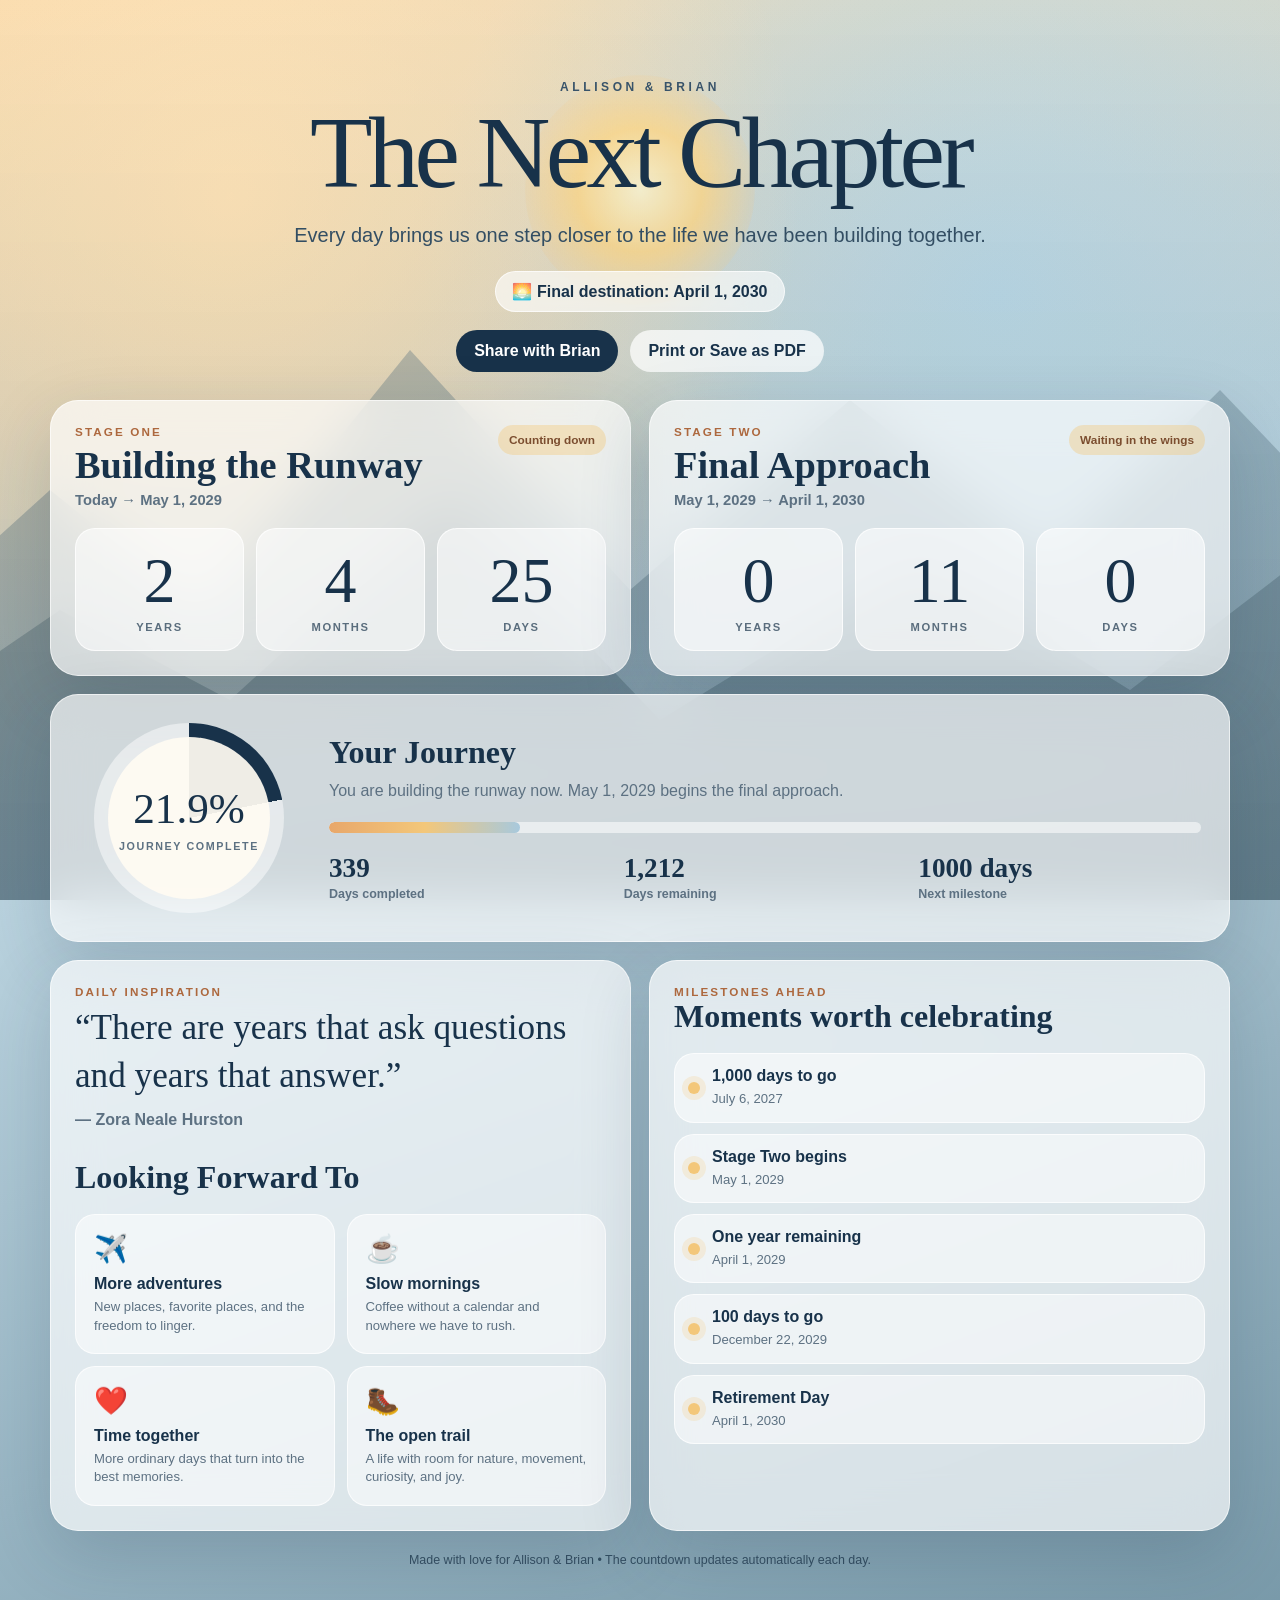
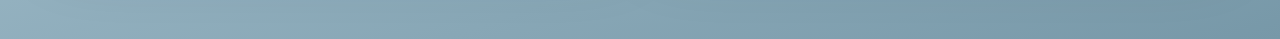
==== commit f1a82292: "Add files via upload" ====
--- a/index.html
+++ b/index.html
@@ -1,90 +1,59 @@
 <!DOCTYPE html>
 <html lang="en">
 <head>
-  <meta charset="UTF-8" />
-  <meta name="viewport" content="width=device-width, initial-scale=1.0" />
-  <meta name="theme-color" content="#d88a3d" />
-  <title>The Next Chapter — Allison & Brian</title>
-  <style>
-    :root{--ink:#183247;--muted:#617486;--gold:#d88a3d;--gold2:#f2b55f;--deep:#2f6079;--card:rgba(255,255,255,.82);--line:rgba(24,50,71,.12);--shadow:0 24px 70px rgba(27,57,79,.16)}
-    *{box-sizing:border-box} html{scroll-behavior:smooth}
-    body{margin:0;min-height:100vh;font-family:-apple-system,BlinkMacSystemFont,"Segoe UI",Roboto,Helvetica,Arial,sans-serif;color:var(--ink);background:radial-gradient(circle at 14% 10%,rgba(255,219,156,.70),transparent 31%),radial-gradient(circle at 87% 4%,rgba(168,217,240,.74),transparent 30%),linear-gradient(180deg,#fff5df 0%,#d9edf7 48%,#8abbd3 100%);background-attachment:fixed;transition:background 1s ease}
-    body.stage-two{background:radial-gradient(circle at 18% 8%,rgba(255,255,255,.70),transparent 24%),linear-gradient(180deg,#dff5ff 0%,#93cee9 48%,#478aae 100%)}
-    body.complete{background:radial-gradient(circle at 50% 18%,rgba(255,235,177,.84),transparent 27%),linear-gradient(180deg,#ffd77e 0%,#f29c58 43%,#4d8092 71%,#214e60 100%)}
-    .page{max-width:1120px;margin:0 auto;padding:28px 18px 46px}.hero{text-align:center;padding:28px 18px 22px}
-    .eyebrow{letter-spacing:.18em;text-transform:uppercase;font-size:.78rem;font-weight:800;color:var(--deep)}
-    h1{margin:.45rem 0 .25rem;font-family:Georgia,"Times New Roman",serif;font-size:clamp(2.8rem,7vw,5.8rem);line-height:.95;font-weight:500}
-    .subtitle{max-width:720px;margin:.8rem auto 0;color:var(--muted);font-size:clamp(1rem,2.2vw,1.25rem)}
-    .pill{display:inline-flex;gap:.55rem;align-items:center;margin-top:1.15rem;padding:.75rem 1.05rem;border-radius:999px;border:1px solid var(--line);background:rgba(255,255,255,.7);backdrop-filter:blur(12px);font-weight:800}
-    .actions{display:flex;justify-content:center;gap:10px;flex-wrap:wrap;margin-top:16px}
-    button{border:0;border-radius:999px;padding:.82rem 1.05rem;font-weight:800;cursor:pointer;font-size:.95rem}.primary{background:var(--ink);color:#fff}.secondary{background:rgba(255,255,255,.78);color:var(--ink);border:1px solid var(--line)}
-    .tiny{font-size:.78rem;color:var(--muted);margin-top:.55rem;min-height:1em}.grid{display:grid;gap:18px}.two{grid-template-columns:repeat(2,minmax(0,1fr))}
-    .card{background:var(--card);border:1px solid rgba(255,255,255,.75);border-radius:26px;box-shadow:var(--shadow);backdrop-filter:blur(15px);padding:24px}
-    .stage-card{position:relative;overflow:hidden}.stage-card:after{content:"";position:absolute;right:-62px;top:-62px;width:168px;height:168px;border-radius:50%;background:rgba(216,138,61,.10)}
-    .stage-head{display:flex;justify-content:space-between;gap:14px;align-items:flex-start;margin-bottom:22px}.kicker{font-size:.78rem;text-transform:uppercase;letter-spacing:.13em;font-weight:900;color:var(--gold)}
-    .stage-title{font-family:Georgia,"Times New Roman",serif;font-size:1.7rem;margin:.2rem 0 .28rem}.range{color:var(--muted);font-size:.94rem}.status{padding:.48rem .76rem;border-radius:999px;background:#f7e7cd;color:#8b4f10;font-weight:800;font-size:.8rem;white-space:nowrap}
-    .countdown{display:grid;grid-template-columns:repeat(3,minmax(0,1fr));gap:12px}.timebox{text-align:center;padding:18px 8px;border-radius:18px;border:1px solid var(--line);background:rgba(255,255,255,.70)}
-    .value{font-family:Georgia,"Times New Roman",serif;font-size:clamp(2rem,5vw,3.5rem);line-height:1}.label{margin-top:.45rem;color:var(--muted);font-size:.82rem;text-transform:uppercase;letter-spacing:.08em;font-weight:800}.dim{opacity:.68}
-    .progress-card{display:grid;grid-template-columns:230px 1fr;gap:30px;align-items:center}.ring{width:194px;height:194px;border-radius:50%;display:grid;place-items:center;margin:auto;position:relative;background:conic-gradient(var(--gold) 0deg,rgba(255,255,255,.55) 0deg)}
-    .ring:before{content:"";position:absolute;inset:14px;border-radius:50%;background:rgba(255,255,255,.91)}.ring-content{position:relative;text-align:center}.percent{font-family:Georgia,"Times New Roman",serif;font-size:2.8rem}.smallcaps{color:var(--muted);font-size:.78rem;text-transform:uppercase;letter-spacing:.08em;font-weight:800}
-    .section-title{font-family:Georgia,"Times New Roman",serif;font-size:1.6rem;margin:0 0 14px}.bar{height:12px;border-radius:999px;background:rgba(255,255,255,.62);overflow:hidden;border:1px solid var(--line)}.bar-fill{height:100%;width:0;background:linear-gradient(90deg,var(--gold),var(--gold2));border-radius:999px;transition:width .6s ease}
-    .stats{display:grid;grid-template-columns:repeat(3,minmax(0,1fr));gap:12px;margin-top:16px}.stat{border-top:1px solid var(--line);padding-top:12px}.stat strong{display:block;font-size:1.42rem}.stat span{color:var(--muted);font-size:.84rem}
-    .dreams{display:grid;grid-template-columns:repeat(6,minmax(0,1fr));gap:10px}.dream{text-align:center;padding:15px 7px;border-radius:16px;background:rgba(255,255,255,.64);border:1px solid var(--line)}.dream .icon{font-size:1.62rem}.dream span{display:block;margin-top:.42rem;color:var(--muted);font-size:.84rem}
-    blockquote{margin:0;font-family:Georgia,"Times New Roman",serif;font-size:clamp(1.35rem,3vw,2rem);line-height:1.35}.milestone{margin-top:16px;padding:14px 16px;border-left:4px solid var(--gold);background:rgba(247,231,205,.56);border-radius:12px}.footer{text-align:center;padding-top:22px;color:rgba(24,50,71,.72);font-family:Georgia,"Times New Roman",serif}
-    @media(max-width:840px){.two{grid-template-columns:1fr}.progress-card{grid-template-columns:1fr}.dreams{grid-template-columns:repeat(3,1fr)}}@media(max-width:520px){.page{padding:18px 12px 34px}.card{padding:18px;border-radius:21px}.countdown{gap:8px}.timebox{padding:14px 4px}.stats{grid-template-columns:1fr}.dreams{grid-template-columns:repeat(2,1fr)}.stage-head{flex-direction:column}}@media print{body{background:#fff}.actions,.tiny{display:none}.card{box-shadow:none;border:1px solid #ddd}}
-  </style>
+<meta charset="UTF-8">
+<meta name="viewport" content="width=device-width, initial-scale=1.0">
+<meta name="theme-color" content="#d9a66d">
+<title>The Next Chapter — Allison & Brian</title>
+<style>
+:root{--ink:#18324a;--muted:#5d7182;--glass:rgba(255,255,255,.68);--line:rgba(255,255,255,.62);--warm:#e8a76a;--gold:#f3c77a;--sky:#a8c9dd}
+*{box-sizing:border-box} body{margin:0;min-height:100vh;color:var(--ink);font-family:Inter,-apple-system,BlinkMacSystemFont,"Segoe UI",sans-serif;background:radial-gradient(circle at 18% 12%,rgba(255,226,178,.95),transparent 32%),radial-gradient(circle at 78% 18%,rgba(181,215,231,.92),transparent 35%),linear-gradient(160deg,#f8d6a4 0%,#bad3df 43%,#7798a8 100%);overflow-x:hidden}
+body:before{content:"";position:fixed;inset:0;pointer-events:none;background:linear-gradient(to bottom,rgba(255,255,255,.08),rgba(11,33,48,.13)),url("data:image/svg+xml,%3Csvg xmlns='http://www.w3.org/2000/svg' viewBox='0 0 1600 900'%3E%3Cpath d='M0 680 L210 490 L360 610 L570 350 L790 590 L1010 400 L1210 560 L1380 390 L1600 620 L1600 900 L0 900 Z' fill='%234d6b78' fill-opacity='.34'/%3E%3Cpath d='M0 760 L220 610 L390 700 L610 500 L820 720 L1080 560 L1290 690 L1460 560 L1600 700 L1600 900 L0 900 Z' fill='%23374f5b' fill-opacity='.30'/%3E%3C/svg%3E") center bottom/cover no-repeat;z-index:-1}
+.sun{position:fixed;width:230px;height:230px;border-radius:50%;top:75px;left:50%;transform:translateX(-50%);background:radial-gradient(circle,#fff7cf 0%,#ffd784 38%,rgba(255,204,121,.18) 70%,transparent 72%);opacity:.82;z-index:-2}
+.shell{width:min(1180px,calc(100% - 32px));margin:auto;padding:46px 0 72px}.hero{text-align:center;padding:34px 22px 28px}.eyebrow{text-transform:uppercase;letter-spacing:.30em;font-size:.75rem;font-weight:800;color:#38536a;margin-bottom:12px}
+h1{font-family:Georgia,serif;font-weight:500;font-size:clamp(3.6rem,8vw,7.2rem);line-height:.92;margin:0;letter-spacing:-.045em}.subtitle{max-width:720px;margin:20px auto 0;font-size:clamp(1rem,2vw,1.25rem);color:#334e63;line-height:1.55}
+.destination{display:inline-flex;gap:10px;margin-top:20px;padding:10px 16px;border:1px solid rgba(255,255,255,.7);background:rgba(255,255,255,.62);backdrop-filter:blur(18px);border-radius:999px;font-weight:800}.actions{display:flex;justify-content:center;flex-wrap:wrap;gap:12px;margin-top:18px}
+button{border:0;border-radius:999px;padding:12px 18px;font:inherit;font-weight:800;cursor:pointer}.primary{background:var(--ink);color:#fff}.secondary{background:rgba(255,255,255,.72);color:var(--ink)}
+.grid,.lower{display:grid;grid-template-columns:1fr 1fr;gap:18px}.card{background:var(--glass);border:1px solid var(--line);border-radius:28px;box-shadow:0 24px 70px rgba(28,52,72,.18);backdrop-filter:blur(24px)}
+.stage,.panel{padding:24px}.stage-top{display:flex;justify-content:space-between;gap:16px}.label{color:#ad683e;font-size:.73rem;font-weight:900;letter-spacing:.18em;text-transform:uppercase}.stage h2,.section-title,.journey h3{font-family:Georgia,serif}.stage h2{font-size:clamp(1.75rem,3vw,2.45rem);margin:5px 0}.range{color:var(--muted);font-weight:600;font-size:.92rem}.status{height:max-content;border-radius:999px;padding:8px 11px;font-size:.74rem;font-weight:900;background:rgba(243,199,122,.4);color:#7b4d2f}
+.countdown{display:grid;grid-template-columns:repeat(3,1fr);gap:12px;margin-top:20px}.unit{padding:20px 10px 17px;border-radius:20px;text-align:center;background:rgba(255,255,255,.56);border:1px solid rgba(255,255,255,.75)}.num{font-family:Georgia,serif;font-size:clamp(2.3rem,5vw,4rem);line-height:1}.unit span{display:block;margin-top:8px;font-size:.70rem;letter-spacing:.14em;font-weight:900;color:#5a6d7d}
+.journey{margin-top:18px;padding:28px;display:grid;grid-template-columns:220px 1fr;gap:30px;align-items:center}.ring{--p:0;width:190px;aspect-ratio:1;border-radius:50%;display:grid;place-items:center;background:conic-gradient(var(--ink) calc(var(--p)*1%),rgba(255,255,255,.48) 0);position:relative;margin:auto}.ring:before{content:"";position:absolute;inset:14px;border-radius:50%;background:rgba(255,251,243,.93)}.ring-copy{position:relative;text-align:center}.ring-value{font-family:Georgia,serif;font-size:2.7rem}.ring-label{font-size:.67rem;letter-spacing:.15em;font-weight:900;color:var(--muted);margin-top:7px}
+.journey h3,.section-title{font-size:2rem;margin:0 0 8px}.journey p{color:var(--muted);line-height:1.55;margin:0}.bar{height:11px;border-radius:999px;background:rgba(255,255,255,.55);margin:18px 0 20px;overflow:hidden}.bar-fill{height:100%;width:0;background:linear-gradient(90deg,var(--warm),var(--gold),var(--sky));border-radius:999px}
+.stats{display:grid;grid-template-columns:repeat(3,1fr);gap:12px}.stat strong{display:block;font-family:Georgia,serif;font-size:1.7rem}.stat span{font-size:.78rem;color:var(--muted);font-weight:700}
+.lower{margin-top:18px}.quote{font-family:Georgia,serif;font-size:clamp(1.45rem,3vw,2.2rem);line-height:1.35;margin:6px 0 12px}.quote-author{color:var(--muted);font-weight:700}.dreams{display:grid;grid-template-columns:repeat(2,1fr);gap:12px;margin-top:18px}.dream,.milestone{background:rgba(255,255,255,.52);border:1px solid rgba(255,255,255,.72);border-radius:20px;padding:18px}.dream .icon{font-size:1.7rem}.dream strong{display:block;margin-top:10px}.dream span,.milestone span{font-size:.82rem;color:var(--muted);line-height:1.4;display:block;margin-top:5px}
+.milestone-list{display:grid;gap:11px;margin-top:18px}.milestone{display:flex;align-items:center;gap:12px;padding:13px}.dot{width:12px;height:12px;border-radius:50%;background:var(--gold);box-shadow:0 0 0 6px rgba(243,199,122,.22)}footer{text-align:center;color:rgba(25,50,71,.76);font-size:.78rem;margin-top:22px}
+.celebration{position:fixed;inset:0;z-index:30;display:none;place-items:center;text-align:center;background:radial-gradient(circle at 50% 30%,#fff7d2,#efbf78 42%,#7598aa 100%);padding:28px}.celebration.show{display:grid}.celebration h2{font-family:Georgia,serif;font-size:clamp(3.5rem,9vw,8rem);margin:0}
+@media(max-width:850px){.grid,.lower{grid-template-columns:1fr}.journey{grid-template-columns:1fr;text-align:center}}@media(max-width:560px){.shell{width:calc(100% - 18px);padding-top:22px}h1{font-size:3.35rem}.stage,.panel,.journey{padding:19px}.stage-top{display:block}.status{display:inline-block;margin-top:12px}.countdown{gap:8px}.unit{padding:16px 6px}.num{font-size:2.55rem}.dreams{grid-template-columns:1fr}.actions button{width:100%}}
+</style>
 </head>
 <body>
-<main class="page">
-  <header class="hero">
-    <div class="eyebrow">Allison & Brian</div>
-    <h1 id="mainTitle">The Next Chapter</h1>
-    <p class="subtitle" id="subtitle">Every day brings us one step closer to the life we have been building together.</p>
-    <div class="pill">🌅 Final destination: April 1, 2030</div>
-    <div class="actions"><button class="primary" id="shareBtn">Share with Brian</button><button class="secondary" id="printBtn">Print or Save as PDF</button></div>
-    <div class="tiny" id="shareNote"></div>
-  </header>
-
-  <section class="grid two">
-    <article class="card stage-card" id="stage1Card">
-      <div class="stage-head"><div><div class="kicker">Stage One</div><h2 class="stage-title">Building the Runway</h2><div class="range">Today → May 1, 2029</div></div><div class="status" id="stage1Status">Counting down</div></div>
-      <div class="countdown"><div class="timebox"><div class="value" id="s1Years">2</div><div class="label">Years</div></div><div class="timebox"><div class="value" id="s1Months">9</div><div class="label">Months</div></div><div class="timebox"><div class="value" id="s1Days">10</div><div class="label">Days</div></div></div>
-    </article>
-
-    <article class="card stage-card dim" id="stage2Card">
-      <div class="stage-head"><div><div class="kicker">Stage Two</div><h2 class="stage-title">Final Approach</h2><div class="range">May 1, 2029 → April 1, 2030</div></div><div class="status" id="stage2Status">Waiting in the wings</div></div>
-      <div class="countdown"><div class="timebox"><div class="value" id="s2Years">0</div><div class="label">Years</div></div><div class="timebox"><div class="value" id="s2Months">11</div><div class="label">Months</div></div><div class="timebox"><div class="value" id="s2Days">0</div><div class="label">Days</div></div></div>
-    </article>
-  </section>
-
-  <section class="card progress-card" style="margin-top:18px">
-    <div class="ring" id="ring"><div class="ring-content"><div class="percent" id="percent">0%</div><div class="smallcaps">Journey complete</div></div></div>
-    <div><h2 class="section-title">Your Journey</h2><p id="journeyMessage" style="margin-top:0;color:var(--muted)">One thoughtful day at a time.</p><div class="bar"><div class="bar-fill" id="barFill"></div></div><div class="stats"><div class="stat"><strong id="daysCompleted">0</strong><span>Days completed</span></div><div class="stat"><strong id="daysRemaining">0</strong><span>Days remaining</span></div><div class="stat"><strong id="nextMilestone">—</strong><span>Next milestone</span></div></div></div>
-  </section>
-
-  <section class="grid two" style="margin-top:18px">
-    <article class="card"><h2 class="section-title">Looking Forward To</h2><div class="dreams"><div class="dream"><div class="icon">✈️</div><span>Travel</span></div><div class="dream"><div class="icon">👨‍👩‍👦</div><span>Family</span></div><div class="dream"><div class="icon">⛳</div><span>Golf</span></div><div class="dream"><div class="icon">📚</div><span>Reading</span></div><div class="dream"><div class="icon">☕</div><span>Slow mornings</span></div><div class="dream"><div class="icon">❤️</div><span>Giving back</span></div></div></article>
-    <article class="card"><h2 class="section-title">Today’s Inspiration</h2><blockquote id="quote">“Every day is one step closer.”</blockquote><div class="milestone" id="milestoneMessage">Your next milestone is getting closer.</div></article>
-  </section>
-
-  <footer class="footer"><strong>The Next Chapter</strong><br/>One day at a time.</footer>
+<div class="sun"></div>
+<main class="shell">
+<section class="hero"><div class="eyebrow">Allison &amp; Brian</div><h1>The Next Chapter</h1><p class="subtitle">Every day brings us one step closer to the life we have been building together.</p><div class="destination">🌅 Final destination: April 1, 2030</div><div class="actions"><button class="primary" onclick="sharePage()">Share with Brian</button><button class="secondary" onclick="window.print()">Print or Save as PDF</button></div></section>
+<section class="grid">
+<article class="card stage"><div class="stage-top"><div><div class="label">Stage One</div><h2>Building the Runway</h2><div class="range">Today → May 1, 2029</div></div><div class="status" id="stage1Status">Counting down</div></div><div class="countdown"><div class="unit"><div class="num" id="s1y">0</div><span>YEARS</span></div><div class="unit"><div class="num" id="s1m">0</div><span>MONTHS</span></div><div class="unit"><div class="num" id="s1d">0</div><span>DAYS</span></div></div></article>
+<article class="card stage"><div class="stage-top"><div><div class="label">Stage Two</div><h2>Final Approach</h2><div class="range">May 1, 2029 → April 1, 2030</div></div><div class="status" id="stage2Status">Waiting in the wings</div></div><div class="countdown"><div class="unit"><div class="num" id="s2y">0</div><span>YEARS</span></div><div class="unit"><div class="num" id="s2m">0</div><span>MONTHS</span></div><div class="unit"><div class="num" id="s2d">0</div><span>DAYS</span></div></div></article>
+</section>
+<section class="card journey"><div class="ring" id="ring"><div class="ring-copy"><div class="ring-value" id="progressText">0.0%</div><div class="ring-label">JOURNEY COMPLETE</div></div></div><div><h3>Your Journey</h3><p id="journeyMessage">You are building the runway now. May 1, 2029 begins the final approach.</p><div class="bar"><div class="bar-fill" id="barFill"></div></div><div class="stats"><div class="stat"><strong id="daysComplete">0</strong><span>Days completed</span></div><div class="stat"><strong id="daysRemaining">0</strong><span>Days remaining</span></div><div class="stat"><strong id="nextMilestone">—</strong><span>Next milestone</span></div></div></div></section>
+<section class="lower">
+<article class="card panel"><div class="label">Daily Inspiration</div><div class="quote" id="quote"></div><div class="quote-author" id="quoteAuthor"></div><h3 class="section-title" style="margin-top:30px">Looking Forward To</h3><div class="dreams"><div class="dream"><div class="icon">✈️</div><strong>More adventures</strong><span>New places, favorite places, and the freedom to linger.</span></div><div class="dream"><div class="icon">☕</div><strong>Slow mornings</strong><span>Coffee without a calendar and nowhere we have to rush.</span></div><div class="dream"><div class="icon">❤️</div><strong>Time together</strong><span>More ordinary days that turn into the best memories.</span></div><div class="dream"><div class="icon">🥾</div><strong>The open trail</strong><span>A life with room for nature, movement, curiosity, and joy.</span></div></div></article>
+<article class="card panel"><div class="label">Milestones Ahead</div><h3 class="section-title">Moments worth celebrating</h3><div class="milestone-list" id="milestoneList"></div></article>
+</section>
+<footer>Made with love for Allison &amp; Brian • The countdown updates automatically each day.</footer>
 </main>
+<section class="celebration" id="celebration"><div><div style="font-size:4rem">🎉 🌅 🥂</div><h2>The Next Chapter Is Here</h2><p>Allison and Brian, April 1, 2030 has arrived. The runway is behind you. The horizon is yours.</p></div></section>
 <script>
-const START=new Date(2026,6,21),STAGE1=new Date(2029,4,1),FINAL=new Date(2030,3,1);
-const quotes=["Every day is one step closer.","The best chapters are still unwritten.","Freedom is built long before it is lived.","You are not counting down from work; you are counting up to possibility.","The future is something you have been building, one day at a time.","Small, steady choices create extraordinary freedom.","The finish line is also a beautiful new beginning.","You have already traveled farther than you realize.","A meaningful next chapter begins with the life you choose to make room for.","Someday is becoming a date on the calendar."];
+const STAGE_TWO=new Date(2029,4,1),RETIREMENT=new Date(2030,3,1),JOURNEY_START=new Date(2026,0,1);
 const sod=d=>new Date(d.getFullYear(),d.getMonth(),d.getDate());
-function addMonthsClamped(date,months){const d=new Date(date.getFullYear(),date.getMonth(),1);d.setMonth(d.getMonth()+months);const last=new Date(d.getFullYear(),d.getMonth()+1,0).getDate();d.setDate(Math.min(date.getDate(),last));return d}
-function diff(from,to){from=sod(from);to=sod(to);if(to<=from)return{years:0,months:0,days:0};let years=to.getFullYear()-from.getFullYear();let cur=new Date(from);cur.setFullYear(cur.getFullYear()+years);if(cur>to){years--;cur=new Date(from);cur.setFullYear(cur.getFullYear()+years)}let months=(to.getFullYear()-cur.getFullYear())*12+(to.getMonth()-cur.getMonth());let mc=addMonthsClamped(cur,months);if(mc>to){months--;mc=addMonthsClamped(cur,months)}return{years,months,days:Math.round((to-mc)/86400000)}}
-const days=(a,b)=>Math.max(0,Math.round((sod(b)-sod(a))/86400000));
-function set(prefix,d){document.getElementById(prefix+"Years").textContent=d.years;document.getElementById(prefix+"Months").textContent=d.months;document.getElementById(prefix+"Days").textContent=d.days}
-function nextMark(r){for(const m of [1000,500,365,100,30]){if(r>m)return m.toLocaleString()+" days";if(r===m)return m.toLocaleString()+" days — today!"}return r>0?r+" days":"Today"}
-function update(){const today=sod(new Date()),total=days(START,FINAL),elapsed=Math.min(total,days(START,today)),remaining=days(today,FINAL),pct=Math.max(0,Math.min(100,elapsed/total*100));document.getElementById("percent").textContent=pct.toFixed(1)+"%";document.getElementById("daysCompleted").textContent=elapsed.toLocaleString();document.getElementById("daysRemaining").textContent=remaining.toLocaleString();document.getElementById("nextMilestone").textContent=nextMark(remaining);document.getElementById("barFill").style.width=pct+"%";document.getElementById("ring").style.background=`conic-gradient(var(--gold) ${pct*3.6}deg,rgba(255,255,255,.55) 0deg)`;document.getElementById("quote").textContent="“"+quotes[Math.floor(today.getTime()/86400000)%quotes.length]+"”";
-if(today<STAGE1){set("s1",diff(today,STAGE1));set("s2",diff(STAGE1,FINAL));document.getElementById("journeyMessage").textContent="You are building the runway now. May 1, 2029 begins the final approach.";document.getElementById("milestoneMessage").textContent=days(today,STAGE1).toLocaleString()+" days until Stage One is complete."}
-else if(today<FINAL){set("s1",{years:0,months:0,days:0});set("s2",diff(today,FINAL));document.getElementById("stage1Status").textContent="Complete ✓";document.getElementById("stage2Status").textContent="Final approach";document.getElementById("stage1Card").classList.add("dim");document.getElementById("stage2Card").classList.remove("dim");document.body.classList.add("stage-two");document.getElementById("journeyMessage").textContent="Stage One is complete. You are officially in the home stretch.";document.getElementById("milestoneMessage").textContent=remaining.toLocaleString()+" days until The Next Chapter begins."}
-else{set("s1",{years:0,months:0,days:0});set("s2",{years:0,months:0,days:0});document.body.classList.add("complete");document.getElementById("mainTitle").textContent="Welcome to Your Next Chapter";document.getElementById("subtitle").textContent="You planned, invested, worked with purpose, and built this life together. Now it is time to enjoy it.";document.getElementById("journeyMessage").textContent="The countdown is complete. The next chapter is here.";document.getElementById("milestoneMessage").textContent="April 1, 2030 has arrived. Congratulations, Allison and Brian!"}}
-document.getElementById("printBtn").onclick=()=>window.print();
-document.getElementById("shareBtn").onclick=async()=>{const note=document.getElementById("shareNote");try{if(navigator.share){await navigator.share({title:"The Next Chapter",text:"Our countdown to April 1, 2030.",url:location.href});note.textContent="Shared!"}else{await navigator.clipboard.writeText(location.href);note.textContent="Website link copied."}}catch(e){note.textContent="Copy the website address from Safari and send it to Brian."}};
-update();setInterval(update,60000);
+function diff(from,to){from=sod(from);to=sod(to);if(to<=from)return{years:0,months:0,days:0};let y=to.getFullYear()-from.getFullYear(),c=new Date(from);c.setFullYear(c.getFullYear()+y);if(c>to){y--;c=new Date(from);c.setFullYear(c.getFullYear()+y)}let m=(to.getFullYear()-c.getFullYear())*12+to.getMonth()-c.getMonth(),mc=new Date(c);mc.setMonth(mc.getMonth()+m);if(mc>to){m--;mc=new Date(c);mc.setMonth(mc.getMonth()+m)}return{years:y,months:m,days:Math.round((to-mc)/86400000)}}
+const days=(a,b)=>Math.max(0,Math.ceil((sod(b)-sod(a))/86400000));
+function setC(p,d){document.getElementById(p+"y").textContent=d.years;document.getElementById(p+"m").textContent=d.months;document.getElementById(p+"d").textContent=d.days}
+function update(){const t=sod(new Date());if(t>=RETIREMENT){document.getElementById("celebration").classList.add("show");return}if(t<STAGE_TWO){setC("s1",diff(t,STAGE_TWO));setC("s2",diff(STAGE_TWO,RETIREMENT))}else{setC("s1",{years:0,months:0,days:0});setC("s2",diff(t,RETIREMENT));stage1Status.textContent="Complete";stage2Status.textContent="Now underway";journeyMessage.textContent="The final approach has begun. April 1, 2030 is now in clear view."}const total=days(JOURNEY_START,RETIREMENT),complete=Math.min(total,days(JOURNEY_START,t)),remain=days(t,RETIREMENT),p=Math.max(0,Math.min(100,complete/total*100));ring.style.setProperty("--p",p.toFixed(2));progressText.textContent=p.toFixed(1)+"%";barFill.style.width=p+"%";daysComplete.textContent=complete.toLocaleString();daysRemaining.textContent=remain.toLocaleString();const checks=[1000,750,500,365,250,100,50,30,10,1],next=checks.find(n=>remain>n);nextMilestone.textContent=next?next+" days":"Retirement day"}
+const quotes=[["The best is yet to come.","Frank Sinatra"],["A beautiful life is built one meaningful day at a time.","The Next Chapter"],["The horizon is not the end. It is an invitation.","The Next Chapter"],["There are years that ask questions and years that answer.","Zora Neale Hurston"],["Adventure is worthwhile in itself.","Amelia Earhart"],["The future belongs to those who believe in the beauty of their dreams.","Eleanor Roosevelt"]];
+function setQuote(){const q=quotes[Math.floor(Date.now()/86400000)%quotes.length];quote.textContent="“"+q[0]+"”";quoteAuthor.textContent="— "+q[1]}
+function milestones(){const arr=[["1,000 days to go",new Date(2027,6,6)],["Stage Two begins",STAGE_TWO],["One year remaining",new Date(2029,3,1)],["100 days to go",new Date(2029,11,22)],["Retirement Day",RETIREMENT]],t=sod(new Date());milestoneList.innerHTML="";arr.forEach(([l,d])=>{const e=document.createElement("div");e.className="milestone";const done=d<t;e.innerHTML='<div class="dot"></div><div><strong>'+(done?"✓ ":"")+l+'</strong><span>'+d.toLocaleDateString(undefined,{month:"long",day:"numeric",year:"numeric"})+'</span></div>';milestoneList.appendChild(e)})}
+async function sharePage(){try{if(navigator.share)await navigator.share({title:"The Next Chapter — Allison & Brian",text:"Our countdown to April 1, 2030.",url:location.href});else{await navigator.clipboard.writeText(location.href);alert("The link has been copied.")}}catch(e){}}
+update();setQuote();milestones();
 </script>
 </body>
 </html>
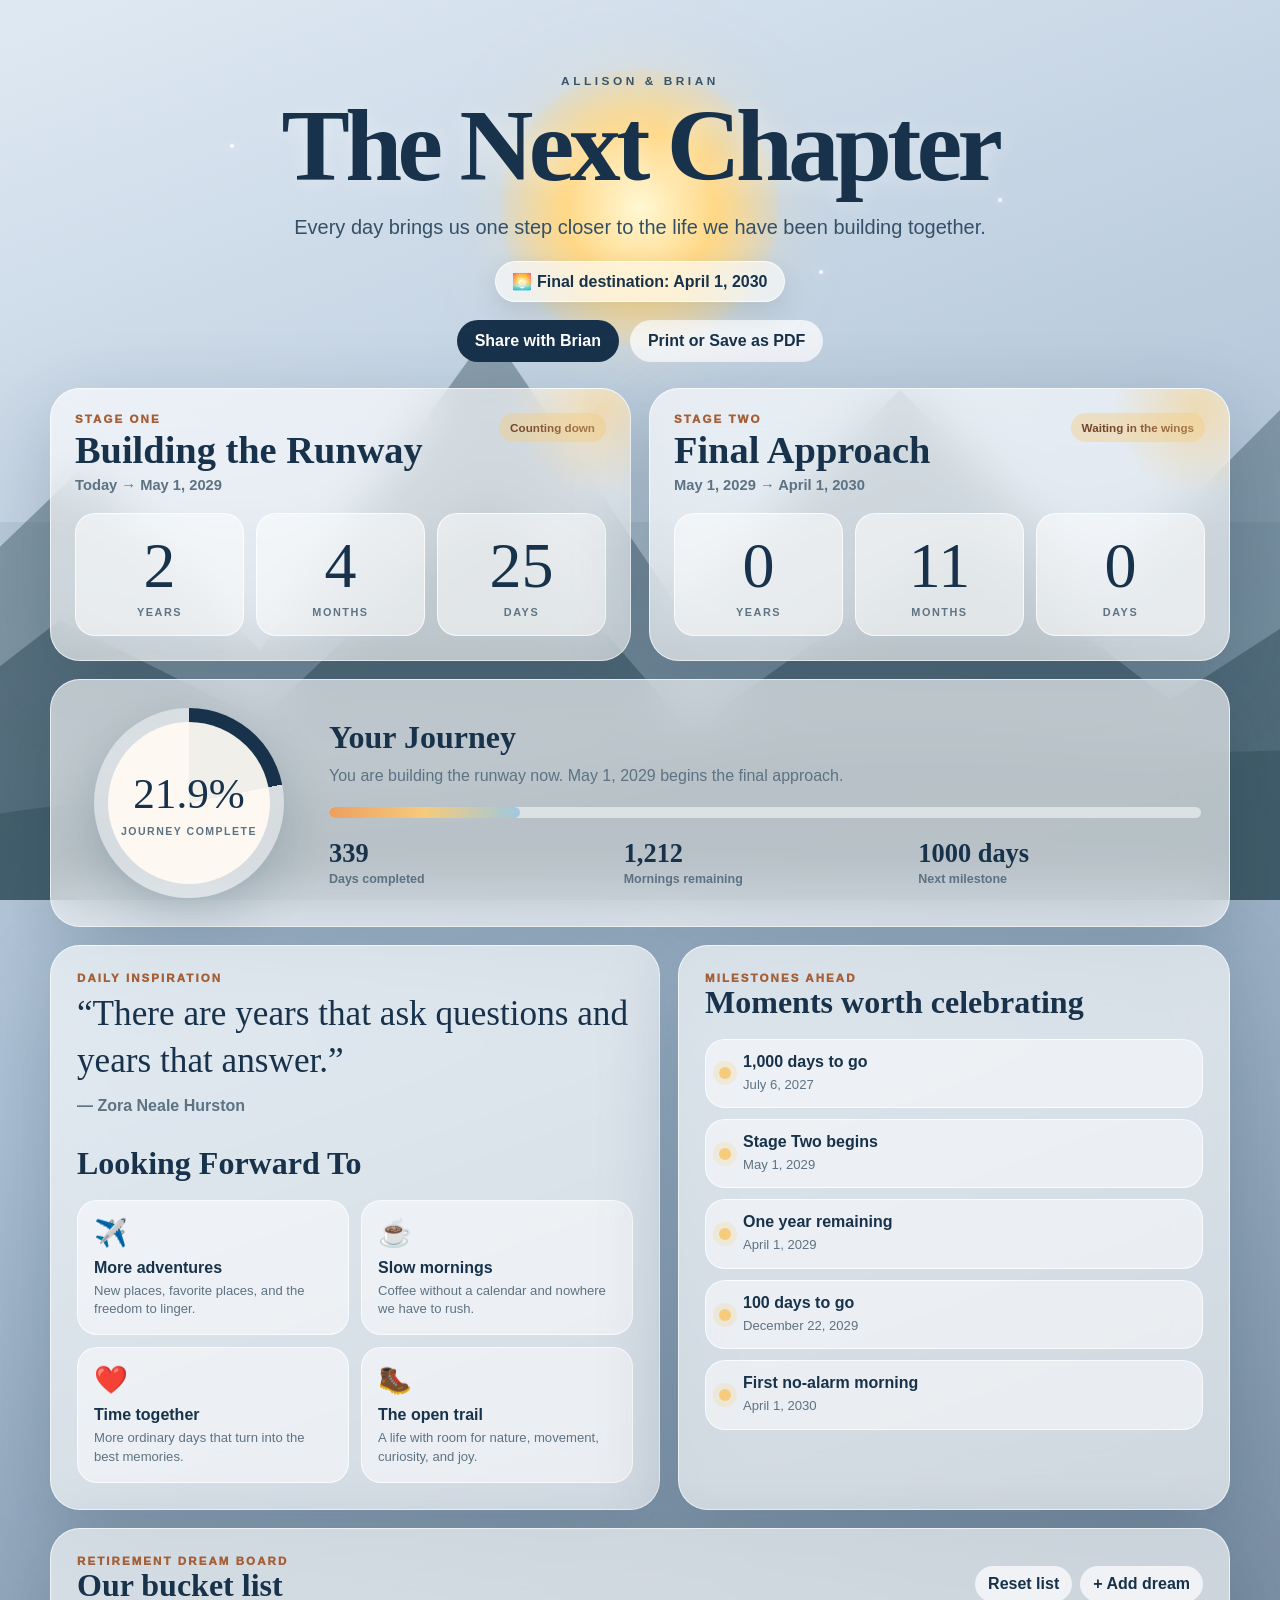
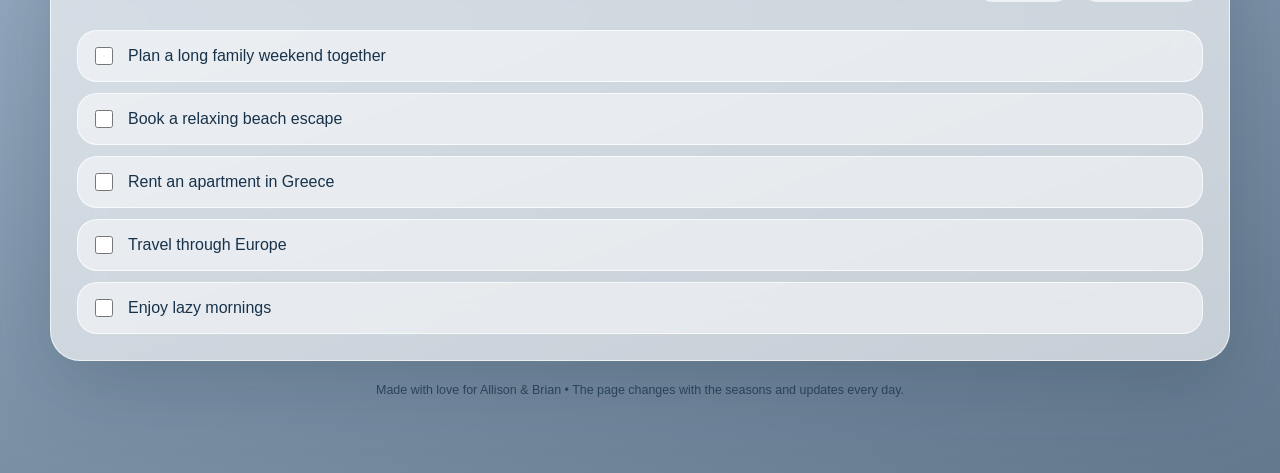
==== commit e7d4369c: "Add files via upload" ====
--- a/index.html
+++ b/index.html
@@ -2,58 +2,230 @@
 <html lang="en">
 <head>
 <meta charset="UTF-8">
-<meta name="viewport" content="width=device-width, initial-scale=1.0">
+<meta name="viewport" content="width=device-width, initial-scale=1, viewport-fit=cover">
 <meta name="theme-color" content="#d9a66d">
+<meta name="apple-mobile-web-app-capable" content="yes">
+<meta name="apple-mobile-web-app-status-bar-style" content="black-translucent">
+<meta name="apple-mobile-web-app-title" content="Next Chapter">
 <title>The Next Chapter — Allison & Brian</title>
 <style>
-:root{--ink:#18324a;--muted:#5d7182;--glass:rgba(255,255,255,.68);--line:rgba(255,255,255,.62);--warm:#e8a76a;--gold:#f3c77a;--sky:#a8c9dd}
-*{box-sizing:border-box} body{margin:0;min-height:100vh;color:var(--ink);font-family:Inter,-apple-system,BlinkMacSystemFont,"Segoe UI",sans-serif;background:radial-gradient(circle at 18% 12%,rgba(255,226,178,.95),transparent 32%),radial-gradient(circle at 78% 18%,rgba(181,215,231,.92),transparent 35%),linear-gradient(160deg,#f8d6a4 0%,#bad3df 43%,#7798a8 100%);overflow-x:hidden}
-body:before{content:"";position:fixed;inset:0;pointer-events:none;background:linear-gradient(to bottom,rgba(255,255,255,.08),rgba(11,33,48,.13)),url("data:image/svg+xml,%3Csvg xmlns='http://www.w3.org/2000/svg' viewBox='0 0 1600 900'%3E%3Cpath d='M0 680 L210 490 L360 610 L570 350 L790 590 L1010 400 L1210 560 L1380 390 L1600 620 L1600 900 L0 900 Z' fill='%234d6b78' fill-opacity='.34'/%3E%3Cpath d='M0 760 L220 610 L390 700 L610 500 L820 720 L1080 560 L1290 690 L1460 560 L1600 700 L1600 900 L0 900 Z' fill='%23374f5b' fill-opacity='.30'/%3E%3C/svg%3E") center bottom/cover no-repeat;z-index:-1}
-.sun{position:fixed;width:230px;height:230px;border-radius:50%;top:75px;left:50%;transform:translateX(-50%);background:radial-gradient(circle,#fff7cf 0%,#ffd784 38%,rgba(255,204,121,.18) 70%,transparent 72%);opacity:.82;z-index:-2}
-.shell{width:min(1180px,calc(100% - 32px));margin:auto;padding:46px 0 72px}.hero{text-align:center;padding:34px 22px 28px}.eyebrow{text-transform:uppercase;letter-spacing:.30em;font-size:.75rem;font-weight:800;color:#38536a;margin-bottom:12px}
-h1{font-family:Georgia,serif;font-weight:500;font-size:clamp(3.6rem,8vw,7.2rem);line-height:.92;margin:0;letter-spacing:-.045em}.subtitle{max-width:720px;margin:20px auto 0;font-size:clamp(1rem,2vw,1.25rem);color:#334e63;line-height:1.55}
-.destination{display:inline-flex;gap:10px;margin-top:20px;padding:10px 16px;border:1px solid rgba(255,255,255,.7);background:rgba(255,255,255,.62);backdrop-filter:blur(18px);border-radius:999px;font-weight:800}.actions{display:flex;justify-content:center;flex-wrap:wrap;gap:12px;margin-top:18px}
-button{border:0;border-radius:999px;padding:12px 18px;font:inherit;font-weight:800;cursor:pointer}.primary{background:var(--ink);color:#fff}.secondary{background:rgba(255,255,255,.72);color:var(--ink)}
-.grid,.lower{display:grid;grid-template-columns:1fr 1fr;gap:18px}.card{background:var(--glass);border:1px solid var(--line);border-radius:28px;box-shadow:0 24px 70px rgba(28,52,72,.18);backdrop-filter:blur(24px)}
-.stage,.panel{padding:24px}.stage-top{display:flex;justify-content:space-between;gap:16px}.label{color:#ad683e;font-size:.73rem;font-weight:900;letter-spacing:.18em;text-transform:uppercase}.stage h2,.section-title,.journey h3{font-family:Georgia,serif}.stage h2{font-size:clamp(1.75rem,3vw,2.45rem);margin:5px 0}.range{color:var(--muted);font-weight:600;font-size:.92rem}.status{height:max-content;border-radius:999px;padding:8px 11px;font-size:.74rem;font-weight:900;background:rgba(243,199,122,.4);color:#7b4d2f}
-.countdown{display:grid;grid-template-columns:repeat(3,1fr);gap:12px;margin-top:20px}.unit{padding:20px 10px 17px;border-radius:20px;text-align:center;background:rgba(255,255,255,.56);border:1px solid rgba(255,255,255,.75)}.num{font-family:Georgia,serif;font-size:clamp(2.3rem,5vw,4rem);line-height:1}.unit span{display:block;margin-top:8px;font-size:.70rem;letter-spacing:.14em;font-weight:900;color:#5a6d7d}
-.journey{margin-top:18px;padding:28px;display:grid;grid-template-columns:220px 1fr;gap:30px;align-items:center}.ring{--p:0;width:190px;aspect-ratio:1;border-radius:50%;display:grid;place-items:center;background:conic-gradient(var(--ink) calc(var(--p)*1%),rgba(255,255,255,.48) 0);position:relative;margin:auto}.ring:before{content:"";position:absolute;inset:14px;border-radius:50%;background:rgba(255,251,243,.93)}.ring-copy{position:relative;text-align:center}.ring-value{font-family:Georgia,serif;font-size:2.7rem}.ring-label{font-size:.67rem;letter-spacing:.15em;font-weight:900;color:var(--muted);margin-top:7px}
-.journey h3,.section-title{font-size:2rem;margin:0 0 8px}.journey p{color:var(--muted);line-height:1.55;margin:0}.bar{height:11px;border-radius:999px;background:rgba(255,255,255,.55);margin:18px 0 20px;overflow:hidden}.bar-fill{height:100%;width:0;background:linear-gradient(90deg,var(--warm),var(--gold),var(--sky));border-radius:999px}
-.stats{display:grid;grid-template-columns:repeat(3,1fr);gap:12px}.stat strong{display:block;font-family:Georgia,serif;font-size:1.7rem}.stat span{font-size:.78rem;color:var(--muted);font-weight:700}
-.lower{margin-top:18px}.quote{font-family:Georgia,serif;font-size:clamp(1.45rem,3vw,2.2rem);line-height:1.35;margin:6px 0 12px}.quote-author{color:var(--muted);font-weight:700}.dreams{display:grid;grid-template-columns:repeat(2,1fr);gap:12px;margin-top:18px}.dream,.milestone{background:rgba(255,255,255,.52);border:1px solid rgba(255,255,255,.72);border-radius:20px;padding:18px}.dream .icon{font-size:1.7rem}.dream strong{display:block;margin-top:10px}.dream span,.milestone span{font-size:.82rem;color:var(--muted);line-height:1.4;display:block;margin-top:5px}
-.milestone-list{display:grid;gap:11px;margin-top:18px}.milestone{display:flex;align-items:center;gap:12px;padding:13px}.dot{width:12px;height:12px;border-radius:50%;background:var(--gold);box-shadow:0 0 0 6px rgba(243,199,122,.22)}footer{text-align:center;color:rgba(25,50,71,.76);font-size:.78rem;margin-top:22px}
-.celebration{position:fixed;inset:0;z-index:30;display:none;place-items:center;text-align:center;background:radial-gradient(circle at 50% 30%,#fff7d2,#efbf78 42%,#7598aa 100%);padding:28px}.celebration.show{display:grid}.celebration h2{font-family:Georgia,serif;font-size:clamp(3.5rem,9vw,8rem);margin:0}
-@media(max-width:850px){.grid,.lower{grid-template-columns:1fr}.journey{grid-template-columns:1fr;text-align:center}}@media(max-width:560px){.shell{width:calc(100% - 18px);padding-top:22px}h1{font-size:3.35rem}.stage,.panel,.journey{padding:19px}.stage-top{display:block}.status{display:inline-block;margin-top:12px}.countdown{gap:8px}.unit{padding:16px 6px}.num{font-size:2.55rem}.dreams{grid-template-columns:1fr}.actions button{width:100%}}
+:root{
+  --ink:#17324a; --ink2:#254a61; --muted:#5d7282; --cream:#fffaf2;
+  --glass:rgba(255,255,255,.62); --glass2:rgba(255,255,255,.78);
+  --line:rgba(255,255,255,.66); --shadow:0 25px 80px rgba(18,44,64,.22);
+  --warm:#ec9f5f; --gold:#f6cb7b; --sky:#9fc8df; --sage:#8ca996;
+  --bg1:#f6c98f; --bg2:#a9c9da; --bg3:#58798b;
+}
+*{box-sizing:border-box}
+html{scroll-behavior:smooth}
+body{
+  margin:0; min-height:100vh; overflow-x:hidden; color:var(--ink);
+  font-family:Inter,-apple-system,BlinkMacSystemFont,"Segoe UI",sans-serif;
+  background:linear-gradient(160deg,var(--bg1),var(--bg2) 45%,var(--bg3));
+}
+body.spring{--bg1:#f7c5b0;--bg2:#b9d9cf;--bg3:#6f9094}
+body.summer{--bg1:#ffd08a;--bg2:#a7d3e6;--bg3:#4f7f98}
+body.autumn{--bg1:#eeb778;--bg2:#c99b73;--bg3:#6c5660}
+body.winter{--bg1:#dfe9f3;--bg2:#a9bed3;--bg3:#63788d}
+
+.scene{position:fixed;inset:0;z-index:-3;overflow:hidden}
+.sun{
+  position:absolute; width:280px; height:280px; border-radius:50%;
+  left:50%; top:68px; transform:translateX(-50%);
+  background:radial-gradient(circle,#fff8d4 0%,#ffd887 38%,rgba(255,208,120,.18) 68%,transparent 72%);
+  filter:drop-shadow(0 0 38px rgba(255,225,155,.55));
+  animation:sunPulse 9s ease-in-out infinite;
+}
+@keyframes sunPulse{50%{transform:translateX(-50%) scale(1.045);opacity:.9}}
+.cloud{position:absolute;width:220px;height:54px;border-radius:999px;background:rgba(255,255,255,.32);filter:blur(.3px)}
+.cloud:before,.cloud:after{content:"";position:absolute;background:inherit;border-radius:50%}
+.cloud:before{width:84px;height:84px;left:34px;top:-28px}.cloud:after{width:110px;height:110px;right:30px;top:-47px}
+.c1{top:130px;left:-260px;animation:drift 42s linear infinite}
+.c2{top:230px;left:-340px;transform:scale(.72);opacity:.7;animation:drift 58s linear 8s infinite}
+@keyframes drift{to{left:110vw}}
+.mountains{position:absolute;inset:0;background:
+linear-gradient(to bottom,transparent 0 58%,rgba(26,57,71,.08) 58%),
+url("data:image/svg+xml,%3Csvg xmlns='http://www.w3.org/2000/svg' viewBox='0 0 1600 900'%3E%3Cpath d='M0 700 L240 470 L420 650 L650 330 L840 610 L1060 390 L1260 590 L1440 410 L1600 620 L1600 900 L0 900 Z' fill='%23466070' fill-opacity='.48'/%3E%3Cpath d='M0 790 L220 620 L420 720 L650 500 L850 730 L1120 540 L1330 700 L1500 590 L1600 720 L1600 900 L0 900 Z' fill='%23354f5c' fill-opacity='.50'/%3E%3Cpath d='M0 850 C300 760 520 820 800 760 C1080 700 1330 790 1600 730 L1600 900 L0 900 Z' fill='%232a4552' fill-opacity='.38'/%3E%3C/svg%3E") center bottom/cover no-repeat}
+.sparkle{position:absolute;width:4px;height:4px;border-radius:50%;background:rgba(255,255,255,.85);box-shadow:0 0 10px #fff;animation:twinkle 4s ease-in-out infinite}
+@keyframes twinkle{50%{opacity:.15;transform:scale(.5)}}
+
+.shell{width:min(1180px,calc(100% - 28px));margin:auto;padding:42px 0 76px}
+.hero{text-align:center;padding:32px 20px 26px}
+.eyebrow{text-transform:uppercase;letter-spacing:.30em;font-size:.74rem;font-weight:900;color:#38546a}
+h1{font-family:Georgia,serif;font-size:clamp(3.7rem,8vw,7.3rem);line-height:.9;letter-spacing:-.045em;margin:12px 0 0;text-shadow:0 3px 22px rgba(255,255,255,.36)}
+.subtitle{max-width:720px;margin:20px auto 0;font-size:clamp(1rem,2vw,1.25rem);line-height:1.55;color:#355066}
+.pill{display:inline-flex;align-items:center;gap:10px;margin-top:18px;padding:10px 16px;border-radius:999px;background:rgba(255,255,255,.62);border:1px solid rgba(255,255,255,.75);backdrop-filter:blur(18px);font-weight:850;box-shadow:0 10px 26px rgba(27,53,70,.12)}
+.actions{display:flex;justify-content:center;gap:11px;flex-wrap:wrap;margin-top:18px}
+button{border:0;border-radius:999px;padding:12px 18px;font:inherit;font-weight:850;cursor:pointer;transition:.2s ease}
+button:hover{transform:translateY(-2px)} .primary{background:var(--ink);color:#fff}.secondary{background:rgba(255,255,255,.72);color:var(--ink)}
+.card{background:var(--glass);border:1px solid var(--line);border-radius:30px;box-shadow:var(--shadow);backdrop-filter:blur(24px);-webkit-backdrop-filter:blur(24px)}
+.grid{display:grid;grid-template-columns:1fr 1fr;gap:18px}
+.stage{padding:24px;overflow:hidden;position:relative}
+.stage:after{content:"";position:absolute;width:180px;height:180px;border-radius:50%;right:-60px;top:-70px;background:radial-gradient(circle,rgba(246,203,123,.52),transparent 68%)}
+.stage-top{display:flex;justify-content:space-between;gap:16px}
+.label{font-size:.72rem;letter-spacing:.18em;text-transform:uppercase;color:#a55f36;font-weight:950}
+.stage h2,.section-title,.journey h3{font-family:Georgia,serif}
+.stage h2{font-size:clamp(1.8rem,3vw,2.45rem);line-height:1.03;margin:6px 0}
+.range{color:var(--muted);font-weight:650;font-size:.92rem}
+.status{height:max-content;padding:8px 11px;border-radius:999px;background:rgba(246,203,123,.40);font-size:.73rem;font-weight:900;color:#73452c}
+.countdown{display:grid;grid-template-columns:repeat(3,1fr);gap:12px;margin-top:20px}
+.unit{padding:20px 10px 17px;border-radius:20px;text-align:center;background:rgba(255,255,255,.55);border:1px solid rgba(255,255,255,.75)}
+.num{font-family:Georgia,serif;font-size:clamp(2.4rem,5vw,4.1rem);line-height:1}
+.unit span{display:block;margin-top:8px;font-size:.68rem;letter-spacing:.14em;font-weight:900;color:#607383}
+.journey{margin-top:18px;padding:28px;display:grid;grid-template-columns:220px 1fr;gap:30px;align-items:center}
+.ring{--p:0;width:190px;aspect-ratio:1;border-radius:50%;display:grid;place-items:center;position:relative;margin:auto;background:conic-gradient(var(--ink) calc(var(--p)*1%),rgba(255,255,255,.42) 0);box-shadow:0 16px 50px rgba(17,47,68,.18)}
+.ring:before{content:"";position:absolute;inset:14px;border-radius:50%;background:rgba(255,251,244,.94)}
+.ring-copy{position:relative;text-align:center}.ring-value{font-family:Georgia,serif;font-size:2.7rem}.ring-label{font-size:.66rem;letter-spacing:.14em;font-weight:900;color:var(--muted);margin-top:7px}
+.journey h3,.section-title{font-size:2rem;margin:0 0 8px}.journey p{color:var(--muted);line-height:1.55;margin:0}.bar{height:11px;border-radius:999px;background:rgba(255,255,255,.52);margin:18px 0 20px;overflow:hidden}.bar-fill{height:100%;width:0;background:linear-gradient(90deg,var(--warm),var(--gold),var(--sky));border-radius:999px;transition:width 1s ease}
+.stats{display:grid;grid-template-columns:repeat(3,1fr);gap:12px}.stat strong{display:block;font-family:Georgia,serif;font-size:1.65rem}.stat span{font-size:.78rem;color:var(--muted);font-weight:700}
+.lower{display:grid;grid-template-columns:1.05fr .95fr;gap:18px;margin-top:18px}.panel{padding:26px}
+.quote{font-family:Georgia,serif;font-size:clamp(1.45rem,3vw,2.2rem);line-height:1.35;margin:6px 0 12px}.quote-author{color:var(--muted);font-weight:700}
+.dreams{display:grid;grid-template-columns:repeat(2,1fr);gap:12px;margin-top:18px}.dream,.milestone,.bucket-item{background:rgba(255,255,255,.52);border:1px solid rgba(255,255,255,.72);border-radius:20px;padding:16px}
+.dream .icon{font-size:1.7rem}.dream strong{display:block;margin-top:10px}.dream span,.milestone span{font-size:.82rem;color:var(--muted);line-height:1.4;display:block;margin-top:5px}
+.milestone-list,.bucket-list{display:grid;gap:11px;margin-top:18px}.milestone{display:flex;align-items:center;gap:12px;padding:13px}.dot{width:12px;height:12px;border-radius:50%;background:var(--gold);box-shadow:0 0 0 6px rgba(246,203,123,.22);flex:0 0 auto}
+.bucket{margin-top:18px}.bucket-head{display:flex;justify-content:space-between;gap:12px;align-items:center}.bucket-add{padding:9px 13px;background:rgba(255,255,255,.7);color:var(--ink)}
+.bucket-item{display:flex;align-items:center;gap:12px;padding:13px}.bucket-item input{width:18px;height:18px;accent-color:var(--ink)}.bucket-item.done .bucket-text{text-decoration:line-through;opacity:.55}
+.footer{text-align:center;color:rgba(25,50,71,.76);font-size:.78rem;margin-top:22px}
+.celebration{position:fixed;inset:0;z-index:40;display:none;place-items:center;text-align:center;padding:26px;background:radial-gradient(circle at 50% 30%,#fff7d2,#efbf78 42%,#7598aa 100%)}.celebration.show{display:grid}.celebration h2{font-family:Georgia,serif;font-size:clamp(3.6rem,9vw,8rem);margin:0}
+.toast{position:fixed;left:50%;bottom:26px;transform:translateX(-50%) translateY(20px);background:var(--ink);color:#fff;padding:11px 16px;border-radius:999px;opacity:0;pointer-events:none;transition:.25s;z-index:50}.toast.show{opacity:1;transform:translateX(-50%) translateY(0)}
+@media(max-width:850px){.grid,.lower{grid-template-columns:1fr}.journey{grid-template-columns:1fr;text-align:center}.journey p{text-align:center}}
+@media(max-width:560px){.shell{width:calc(100% - 18px);padding-top:20px}.hero{padding:24px 8px 20px}h1{font-size:3.4rem}.stage,.panel,.journey{padding:19px}.stage-top{display:block}.status{display:inline-block;margin-top:12px}.countdown{gap:8px}.unit{padding:16px 5px}.num{font-size:2.6rem}.dreams{grid-template-columns:1fr}.actions button{width:100%}.stats{grid-template-columns:1fr 1fr 1fr}.stat strong{font-size:1.35rem}}
+@media print{.scene,.actions,.bucket-add{display:none}.card{box-shadow:none;background:#fff;border:1px solid #ddd}.shell{width:100%;padding:0}}
 </style>
 </head>
 <body>
-<div class="sun"></div>
+<div class="scene">
+  <div class="sun"></div>
+  <div class="cloud c1"></div><div class="cloud c2"></div>
+  <div class="sparkle" style="top:16%;left:18%"></div><div class="sparkle" style="top:22%;left:78%;animation-delay:1s"></div><div class="sparkle" style="top:30%;left:64%;animation-delay:2s"></div>
+  <div class="mountains"></div>
+</div>
+
 <main class="shell">
-<section class="hero"><div class="eyebrow">Allison &amp; Brian</div><h1>The Next Chapter</h1><p class="subtitle">Every day brings us one step closer to the life we have been building together.</p><div class="destination">🌅 Final destination: April 1, 2030</div><div class="actions"><button class="primary" onclick="sharePage()">Share with Brian</button><button class="secondary" onclick="window.print()">Print or Save as PDF</button></div></section>
+<section class="hero">
+  <div class="eyebrow">Allison &amp; Brian</div>
+  <h1>The Next Chapter</h1>
+  <p class="subtitle">Every day brings us one step closer to the life we have been building together.</p>
+  <div class="pill">🌅 Final destination: April 1, 2030</div>
+  <div class="actions">
+    <button class="primary" onclick="sharePage()">Share with Brian</button>
+    <button class="secondary" onclick="window.print()">Print or Save as PDF</button>
+  </div>
+</section>
+
 <section class="grid">
-<article class="card stage"><div class="stage-top"><div><div class="label">Stage One</div><h2>Building the Runway</h2><div class="range">Today → May 1, 2029</div></div><div class="status" id="stage1Status">Counting down</div></div><div class="countdown"><div class="unit"><div class="num" id="s1y">0</div><span>YEARS</span></div><div class="unit"><div class="num" id="s1m">0</div><span>MONTHS</span></div><div class="unit"><div class="num" id="s1d">0</div><span>DAYS</span></div></div></article>
-<article class="card stage"><div class="stage-top"><div><div class="label">Stage Two</div><h2>Final Approach</h2><div class="range">May 1, 2029 → April 1, 2030</div></div><div class="status" id="stage2Status">Waiting in the wings</div></div><div class="countdown"><div class="unit"><div class="num" id="s2y">0</div><span>YEARS</span></div><div class="unit"><div class="num" id="s2m">0</div><span>MONTHS</span></div><div class="unit"><div class="num" id="s2d">0</div><span>DAYS</span></div></div></article>
-</section>
-<section class="card journey"><div class="ring" id="ring"><div class="ring-copy"><div class="ring-value" id="progressText">0.0%</div><div class="ring-label">JOURNEY COMPLETE</div></div></div><div><h3>Your Journey</h3><p id="journeyMessage">You are building the runway now. May 1, 2029 begins the final approach.</p><div class="bar"><div class="bar-fill" id="barFill"></div></div><div class="stats"><div class="stat"><strong id="daysComplete">0</strong><span>Days completed</span></div><div class="stat"><strong id="daysRemaining">0</strong><span>Days remaining</span></div><div class="stat"><strong id="nextMilestone">—</strong><span>Next milestone</span></div></div></div></section>
+  <article class="card stage">
+    <div class="stage-top">
+      <div><div class="label">Stage One</div><h2>Building the Runway</h2><div class="range">Today → May 1, 2029</div></div>
+      <div class="status" id="stage1Status">Counting down</div>
+    </div>
+    <div class="countdown">
+      <div class="unit"><div class="num" id="s1y">0</div><span>YEARS</span></div>
+      <div class="unit"><div class="num" id="s1m">0</div><span>MONTHS</span></div>
+      <div class="unit"><div class="num" id="s1d">0</div><span>DAYS</span></div>
+    </div>
+  </article>
+
+  <article class="card stage">
+    <div class="stage-top">
+      <div><div class="label">Stage Two</div><h2>Final Approach</h2><div class="range">May 1, 2029 → April 1, 2030</div></div>
+      <div class="status" id="stage2Status">Waiting in the wings</div>
+    </div>
+    <div class="countdown">
+      <div class="unit"><div class="num" id="s2y">0</div><span>YEARS</span></div>
+      <div class="unit"><div class="num" id="s2m">0</div><span>MONTHS</span></div>
+      <div class="unit"><div class="num" id="s2d">0</div><span>DAYS</span></div>
+    </div>
+  </article>
+</section>
+
+<section class="card journey">
+  <div class="ring" id="ring"><div class="ring-copy"><div class="ring-value" id="progressText">0.0%</div><div class="ring-label">JOURNEY COMPLETE</div></div></div>
+  <div>
+    <h3>Your Journey</h3>
+    <p id="journeyMessage">You are building the runway now. May 1, 2029 begins the final approach.</p>
+    <div class="bar"><div class="bar-fill" id="barFill"></div></div>
+    <div class="stats">
+      <div class="stat"><strong id="daysComplete">0</strong><span>Days completed</span></div>
+      <div class="stat"><strong id="daysRemaining">0</strong><span>Mornings remaining</span></div>
+      <div class="stat"><strong id="nextMilestone">—</strong><span>Next milestone</span></div>
+    </div>
+  </div>
+</section>
+
 <section class="lower">
-<article class="card panel"><div class="label">Daily Inspiration</div><div class="quote" id="quote"></div><div class="quote-author" id="quoteAuthor"></div><h3 class="section-title" style="margin-top:30px">Looking Forward To</h3><div class="dreams"><div class="dream"><div class="icon">✈️</div><strong>More adventures</strong><span>New places, favorite places, and the freedom to linger.</span></div><div class="dream"><div class="icon">☕</div><strong>Slow mornings</strong><span>Coffee without a calendar and nowhere we have to rush.</span></div><div class="dream"><div class="icon">❤️</div><strong>Time together</strong><span>More ordinary days that turn into the best memories.</span></div><div class="dream"><div class="icon">🥾</div><strong>The open trail</strong><span>A life with room for nature, movement, curiosity, and joy.</span></div></div></article>
-<article class="card panel"><div class="label">Milestones Ahead</div><h3 class="section-title">Moments worth celebrating</h3><div class="milestone-list" id="milestoneList"></div></article>
-</section>
-<footer>Made with love for Allison &amp; Brian • The countdown updates automatically each day.</footer>
+  <article class="card panel">
+    <div class="label">Daily Inspiration</div>
+    <div class="quote" id="quote"></div><div class="quote-author" id="quoteAuthor"></div>
+    <h3 class="section-title" style="margin-top:30px">Looking Forward To</h3>
+    <div class="dreams">
+      <div class="dream"><div class="icon">✈️</div><strong>More adventures</strong><span>New places, favorite places, and the freedom to linger.</span></div>
+      <div class="dream"><div class="icon">☕</div><strong>Slow mornings</strong><span>Coffee without a calendar and nowhere we have to rush.</span></div>
+      <div class="dream"><div class="icon">❤️</div><strong>Time together</strong><span>More ordinary days that turn into the best memories.</span></div>
+      <div class="dream"><div class="icon">🥾</div><strong>The open trail</strong><span>A life with room for nature, movement, curiosity, and joy.</span></div>
+    </div>
+  </article>
+
+  <article class="card panel">
+    <div class="label">Milestones Ahead</div>
+    <h3 class="section-title">Moments worth celebrating</h3>
+    <div class="milestone-list" id="milestoneList"></div>
+  </article>
+</section>
+
+<section class="card panel bucket">
+  <div class="bucket-head">
+    <div><div class="label">Retirement Dream Board</div><h3 class="section-title">Our bucket list</h3></div>
+    <div style="display:flex;gap:8px;flex-wrap:wrap"><button class="bucket-add" onclick="resetBucket()">Reset list</button><button class="bucket-add" onclick="addBucket()">+ Add dream</button></div>
+  </div>
+  <div class="bucket-list" id="bucketList"></div>
+</section>
+
+<div class="footer">Made with love for Allison &amp; Brian • The page changes with the seasons and updates every day.</div>
 </main>
+
 <section class="celebration" id="celebration"><div><div style="font-size:4rem">🎉 🌅 🥂</div><h2>The Next Chapter Is Here</h2><p>Allison and Brian, April 1, 2030 has arrived. The runway is behind you. The horizon is yours.</p></div></section>
+<div class="toast" id="toast">Saved</div>
+
 <script>
 const STAGE_TWO=new Date(2029,4,1),RETIREMENT=new Date(2030,3,1),JOURNEY_START=new Date(2026,0,1);
 const sod=d=>new Date(d.getFullYear(),d.getMonth(),d.getDate());
+function applySeason(){const m=new Date().getMonth();document.body.classList.add(m>=2&&m<=4?"spring":m>=5&&m<=7?"summer":m>=8&&m<=10?"autumn":"winter")}
 function diff(from,to){from=sod(from);to=sod(to);if(to<=from)return{years:0,months:0,days:0};let y=to.getFullYear()-from.getFullYear(),c=new Date(from);c.setFullYear(c.getFullYear()+y);if(c>to){y--;c=new Date(from);c.setFullYear(c.getFullYear()+y)}let m=(to.getFullYear()-c.getFullYear())*12+to.getMonth()-c.getMonth(),mc=new Date(c);mc.setMonth(mc.getMonth()+m);if(mc>to){m--;mc=new Date(c);mc.setMonth(mc.getMonth()+m)}return{years:y,months:m,days:Math.round((to-mc)/86400000)}}
 const days=(a,b)=>Math.max(0,Math.ceil((sod(b)-sod(a))/86400000));
 function setC(p,d){document.getElementById(p+"y").textContent=d.years;document.getElementById(p+"m").textContent=d.months;document.getElementById(p+"d").textContent=d.days}
-function update(){const t=sod(new Date());if(t>=RETIREMENT){document.getElementById("celebration").classList.add("show");return}if(t<STAGE_TWO){setC("s1",diff(t,STAGE_TWO));setC("s2",diff(STAGE_TWO,RETIREMENT))}else{setC("s1",{years:0,months:0,days:0});setC("s2",diff(t,RETIREMENT));stage1Status.textContent="Complete";stage2Status.textContent="Now underway";journeyMessage.textContent="The final approach has begun. April 1, 2030 is now in clear view."}const total=days(JOURNEY_START,RETIREMENT),complete=Math.min(total,days(JOURNEY_START,t)),remain=days(t,RETIREMENT),p=Math.max(0,Math.min(100,complete/total*100));ring.style.setProperty("--p",p.toFixed(2));progressText.textContent=p.toFixed(1)+"%";barFill.style.width=p+"%";daysComplete.textContent=complete.toLocaleString();daysRemaining.textContent=remain.toLocaleString();const checks=[1000,750,500,365,250,100,50,30,10,1],next=checks.find(n=>remain>n);nextMilestone.textContent=next?next+" days":"Retirement day"}
-const quotes=[["The best is yet to come.","Frank Sinatra"],["A beautiful life is built one meaningful day at a time.","The Next Chapter"],["The horizon is not the end. It is an invitation.","The Next Chapter"],["There are years that ask questions and years that answer.","Zora Neale Hurston"],["Adventure is worthwhile in itself.","Amelia Earhart"],["The future belongs to those who believe in the beauty of their dreams.","Eleanor Roosevelt"]];
+function update(){const t=sod(new Date());if(t>=RETIREMENT){celebration.classList.add("show");return}if(t<STAGE_TWO){setC("s1",diff(t,STAGE_TWO));setC("s2",diff(STAGE_TWO,RETIREMENT))}else{setC("s1",{years:0,months:0,days:0});setC("s2",diff(t,RETIREMENT));stage1Status.textContent="Complete";stage2Status.textContent="Now underway";journeyMessage.textContent="The final approach has begun. April 1, 2030 is now in clear view."}const total=days(JOURNEY_START,RETIREMENT),complete=Math.min(total,days(JOURNEY_START,t)),remain=days(t,RETIREMENT),p=Math.max(0,Math.min(100,complete/total*100));ring.style.setProperty("--p",p.toFixed(2));progressText.textContent=p.toFixed(1)+"%";barFill.style.width=p+"%";daysComplete.textContent=complete.toLocaleString();daysRemaining.textContent=remain.toLocaleString();const checks=[1000,750,500,365,250,100,50,30,10,1],next=checks.find(n=>remain>n);nextMilestone.textContent=next?next+" days":"Retirement day"}
+const quotes=[["The best is yet to come.","Frank Sinatra"],["A beautiful life is built one meaningful day at a time.","The Next Chapter"],["The horizon is not the end. It is an invitation.","The Next Chapter"],["There are years that ask questions and years that answer.","Zora Neale Hurston"],["Adventure is worthwhile in itself.","Amelia Earhart"],["The future belongs to those who believe in the beauty of their dreams.","Eleanor Roosevelt"],["The years ahead are not an ending. They are a widening.","The Next Chapter"]];
 function setQuote(){const q=quotes[Math.floor(Date.now()/86400000)%quotes.length];quote.textContent="“"+q[0]+"”";quoteAuthor.textContent="— "+q[1]}
-function milestones(){const arr=[["1,000 days to go",new Date(2027,6,6)],["Stage Two begins",STAGE_TWO],["One year remaining",new Date(2029,3,1)],["100 days to go",new Date(2029,11,22)],["Retirement Day",RETIREMENT]],t=sod(new Date());milestoneList.innerHTML="";arr.forEach(([l,d])=>{const e=document.createElement("div");e.className="milestone";const done=d<t;e.innerHTML='<div class="dot"></div><div><strong>'+(done?"✓ ":"")+l+'</strong><span>'+d.toLocaleDateString(undefined,{month:"long",day:"numeric",year:"numeric"})+'</span></div>';milestoneList.appendChild(e)})}
+function milestones(){const arr=[["1,000 days to go",new Date(2027,6,6)],["Stage Two begins",STAGE_TWO],["One year remaining",new Date(2029,3,1)],["100 days to go",new Date(2029,11,22)],["First no-alarm morning",RETIREMENT]],t=sod(new Date());milestoneList.innerHTML="";arr.forEach(([l,d])=>{const e=document.createElement("div");e.className="milestone";const done=d<t;e.innerHTML='<div class="dot"></div><div><strong>'+(done?"✓ ":"")+l+'</strong><span>'+d.toLocaleDateString(undefined,{month:"long",day:"numeric",year:"numeric"})+'</span></div>';milestoneList.appendChild(e)})}
+const defaults=["Plan a long family weekend together","Book a relaxing beach escape","Rent an apartment in Greece","Travel through Europe","Enjoy lazy mornings"];
+const BUCKET_VERSION="2";
+function loadBucket(){
+  const savedVersion=localStorage.getItem("nextChapterBucketVersion");
+  if(savedVersion!==BUCKET_VERSION){
+    const fresh=defaults.map(x=>({text:x,done:false}));
+    localStorage.setItem("nextChapterBucket",JSON.stringify(fresh));
+    localStorage.setItem("nextChapterBucketVersion",BUCKET_VERSION);
+    return fresh;
+  }
+  return JSON.parse(localStorage.getItem("nextChapterBucket")||"null")||defaults.map(x=>({text:x,done:false}));
+}
+function resetBucket(){
+  if(!confirm("Reset the bucket list to the original five dreams?")) return;
+  const fresh=defaults.map(x=>({text:x,done:false}));
+  localStorage.setItem("nextChapterBucket",JSON.stringify(fresh));
+  localStorage.setItem("nextChapterBucketVersion",BUCKET_VERSION);
+  renderBucket();
+  showToast();
+}
+function saveBucket(items){localStorage.setItem("nextChapterBucket",JSON.stringify(items));showToast()}
+function renderBucket(){const items=loadBucket();bucketList.innerHTML="";items.forEach((item,i)=>{const row=document.createElement("label");row.className="bucket-item"+(item.done?" done":"");row.innerHTML='<input type="checkbox" '+(item.done?"checked":"")+'><span class="bucket-text">'+escapeHtml(item.text)+'</span>';row.querySelector("input").onchange=e=>{items[i].done=e.target.checked;saveBucket(items);renderBucket()};row.ondblclick=()=>editBucket(i);bucketList.appendChild(row)})}
+function addBucket(){const text=prompt("What dream would you like to add?");if(!text)return;const items=loadBucket();items.push({text,done:false});saveBucket(items);renderBucket()}
+function editBucket(i){const items=loadBucket(),text=prompt("Edit this dream:",items[i].text);if(text===null)return;if(text.trim()==="")items.splice(i,1);else items[i].text=text.trim();saveBucket(items);renderBucket()}
+function escapeHtml(s){return s.replace(/[&<>"']/g,m=>({"&":"&amp;","<":"&lt;",">":"&gt;","\"":"&quot;","'":"&#039;"}[m]))}
+function showToast(){toast.classList.add("show");setTimeout(()=>toast.classList.remove("show"),1200)}
 async function sharePage(){try{if(navigator.share)await navigator.share({title:"The Next Chapter — Allison & Brian",text:"Our countdown to April 1, 2030.",url:location.href});else{await navigator.clipboard.writeText(location.href);alert("The link has been copied.")}}catch(e){}}
-update();setQuote();milestones();
+applySeason();update();setQuote();milestones();renderBucket();
 </script>
 </body>
 </html>
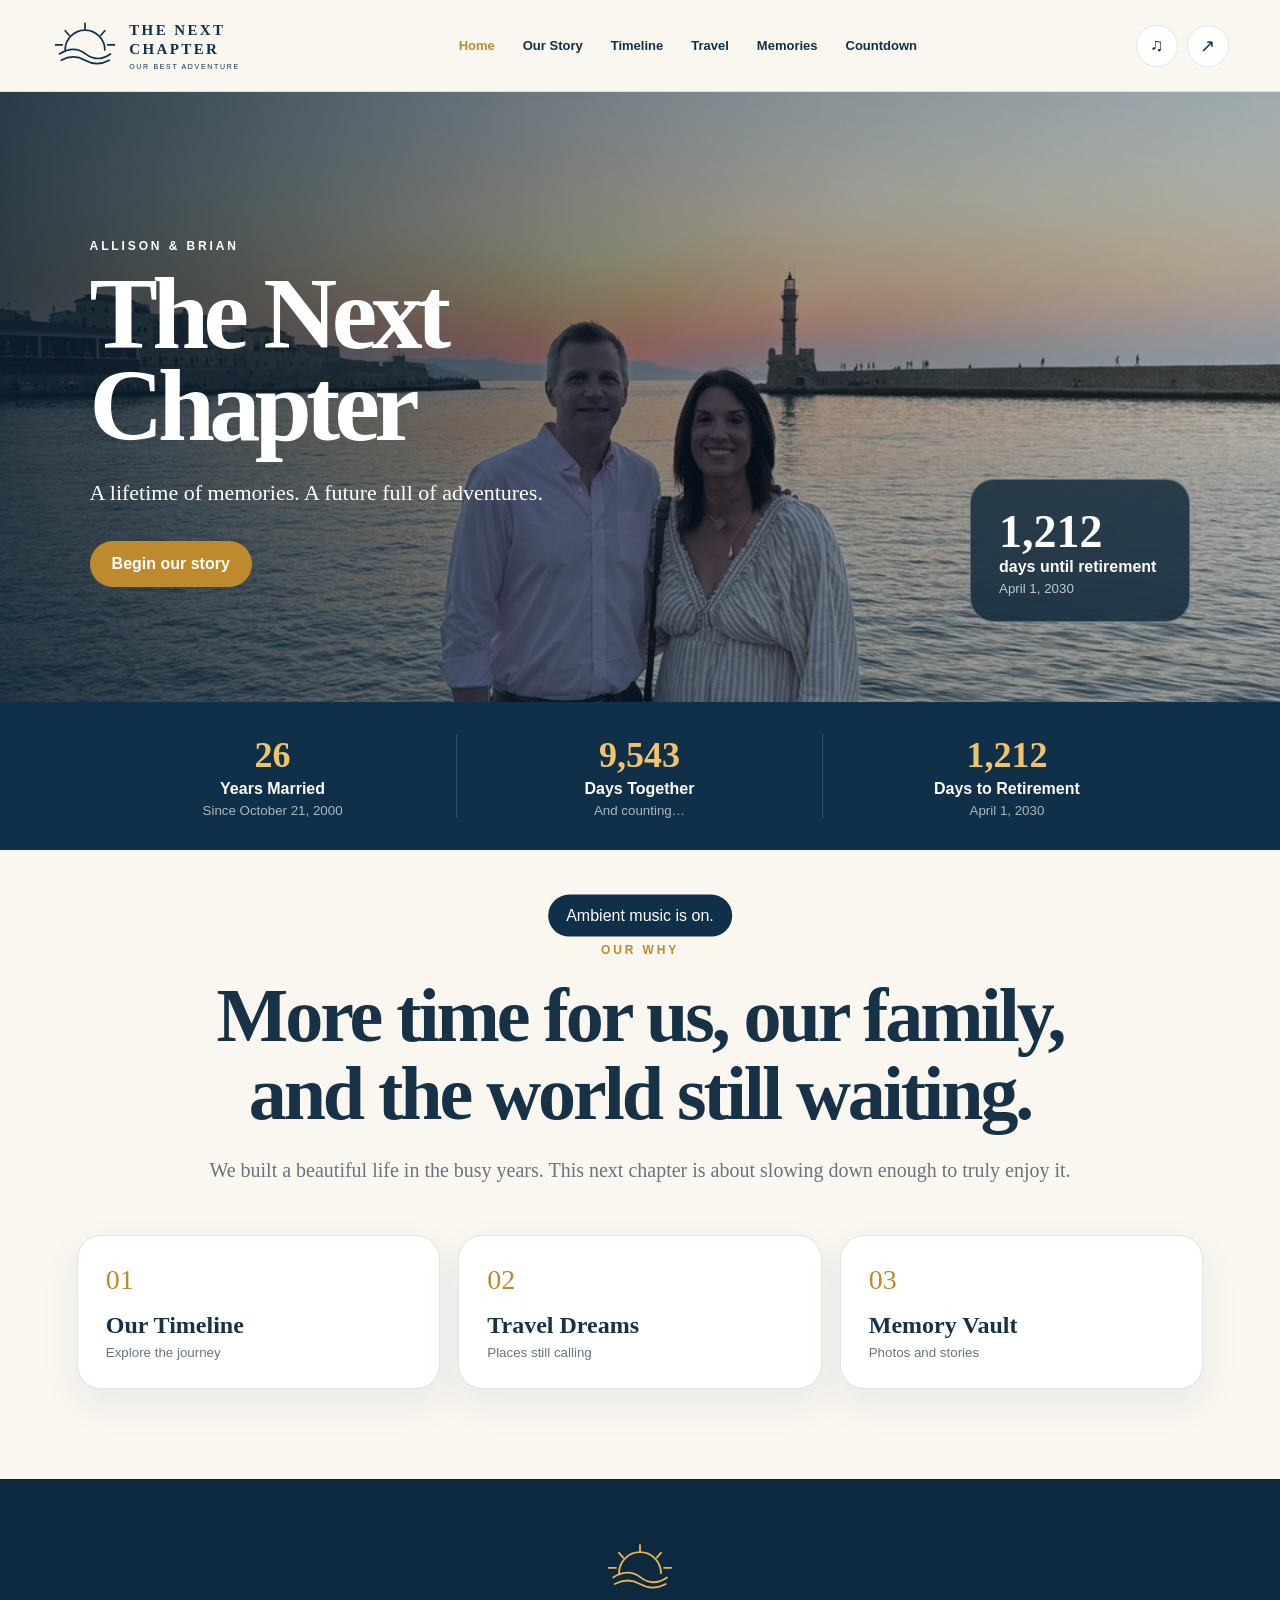
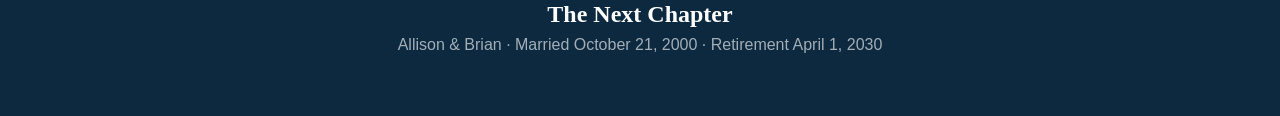
==== commit d4db09a9: "Add files via upload" ====
--- a/index.html
+++ b/index.html
@@ -1,231 +1,181 @@
-<!DOCTYPE html>
+<!doctype html>
 <html lang="en">
 <head>
 <meta charset="UTF-8">
-<meta name="viewport" content="width=device-width, initial-scale=1, viewport-fit=cover">
-<meta name="theme-color" content="#d9a66d">
+<meta name="viewport" content="width=device-width,initial-scale=1,viewport-fit=cover">
+<meta name="theme-color" content="#102f48">
+<meta name="format-detection" content="telephone=no">
 <meta name="apple-mobile-web-app-capable" content="yes">
 <meta name="apple-mobile-web-app-status-bar-style" content="black-translucent">
 <meta name="apple-mobile-web-app-title" content="Next Chapter">
+<link rel="apple-touch-icon" href="apple-touch-icon.png">
+<link rel="manifest" href="manifest.webmanifest">
+<link rel="stylesheet" href="styles.css">
 <title>The Next Chapter — Allison & Brian</title>
-<style>
-:root{
-  --ink:#17324a; --ink2:#254a61; --muted:#5d7282; --cream:#fffaf2;
-  --glass:rgba(255,255,255,.62); --glass2:rgba(255,255,255,.78);
-  --line:rgba(255,255,255,.66); --shadow:0 25px 80px rgba(18,44,64,.22);
-  --warm:#ec9f5f; --gold:#f6cb7b; --sky:#9fc8df; --sage:#8ca996;
-  --bg1:#f6c98f; --bg2:#a9c9da; --bg3:#58798b;
-}
-*{box-sizing:border-box}
-html{scroll-behavior:smooth}
-body{
-  margin:0; min-height:100vh; overflow-x:hidden; color:var(--ink);
-  font-family:Inter,-apple-system,BlinkMacSystemFont,"Segoe UI",sans-serif;
-  background:linear-gradient(160deg,var(--bg1),var(--bg2) 45%,var(--bg3));
-}
-body.spring{--bg1:#f7c5b0;--bg2:#b9d9cf;--bg3:#6f9094}
-body.summer{--bg1:#ffd08a;--bg2:#a7d3e6;--bg3:#4f7f98}
-body.autumn{--bg1:#eeb778;--bg2:#c99b73;--bg3:#6c5660}
-body.winter{--bg1:#dfe9f3;--bg2:#a9bed3;--bg3:#63788d}
-
-.scene{position:fixed;inset:0;z-index:-3;overflow:hidden}
-.sun{
-  position:absolute; width:280px; height:280px; border-radius:50%;
-  left:50%; top:68px; transform:translateX(-50%);
-  background:radial-gradient(circle,#fff8d4 0%,#ffd887 38%,rgba(255,208,120,.18) 68%,transparent 72%);
-  filter:drop-shadow(0 0 38px rgba(255,225,155,.55));
-  animation:sunPulse 9s ease-in-out infinite;
-}
-@keyframes sunPulse{50%{transform:translateX(-50%) scale(1.045);opacity:.9}}
-.cloud{position:absolute;width:220px;height:54px;border-radius:999px;background:rgba(255,255,255,.32);filter:blur(.3px)}
-.cloud:before,.cloud:after{content:"";position:absolute;background:inherit;border-radius:50%}
-.cloud:before{width:84px;height:84px;left:34px;top:-28px}.cloud:after{width:110px;height:110px;right:30px;top:-47px}
-.c1{top:130px;left:-260px;animation:drift 42s linear infinite}
-.c2{top:230px;left:-340px;transform:scale(.72);opacity:.7;animation:drift 58s linear 8s infinite}
-@keyframes drift{to{left:110vw}}
-.mountains{position:absolute;inset:0;background:
-linear-gradient(to bottom,transparent 0 58%,rgba(26,57,71,.08) 58%),
-url("data:image/svg+xml,%3Csvg xmlns='http://www.w3.org/2000/svg' viewBox='0 0 1600 900'%3E%3Cpath d='M0 700 L240 470 L420 650 L650 330 L840 610 L1060 390 L1260 590 L1440 410 L1600 620 L1600 900 L0 900 Z' fill='%23466070' fill-opacity='.48'/%3E%3Cpath d='M0 790 L220 620 L420 720 L650 500 L850 730 L1120 540 L1330 700 L1500 590 L1600 720 L1600 900 L0 900 Z' fill='%23354f5c' fill-opacity='.50'/%3E%3Cpath d='M0 850 C300 760 520 820 800 760 C1080 700 1330 790 1600 730 L1600 900 L0 900 Z' fill='%232a4552' fill-opacity='.38'/%3E%3C/svg%3E") center bottom/cover no-repeat}
-.sparkle{position:absolute;width:4px;height:4px;border-radius:50%;background:rgba(255,255,255,.85);box-shadow:0 0 10px #fff;animation:twinkle 4s ease-in-out infinite}
-@keyframes twinkle{50%{opacity:.15;transform:scale(.5)}}
-
-.shell{width:min(1180px,calc(100% - 28px));margin:auto;padding:42px 0 76px}
-.hero{text-align:center;padding:32px 20px 26px}
-.eyebrow{text-transform:uppercase;letter-spacing:.30em;font-size:.74rem;font-weight:900;color:#38546a}
-h1{font-family:Georgia,serif;font-size:clamp(3.7rem,8vw,7.3rem);line-height:.9;letter-spacing:-.045em;margin:12px 0 0;text-shadow:0 3px 22px rgba(255,255,255,.36)}
-.subtitle{max-width:720px;margin:20px auto 0;font-size:clamp(1rem,2vw,1.25rem);line-height:1.55;color:#355066}
-.pill{display:inline-flex;align-items:center;gap:10px;margin-top:18px;padding:10px 16px;border-radius:999px;background:rgba(255,255,255,.62);border:1px solid rgba(255,255,255,.75);backdrop-filter:blur(18px);font-weight:850;box-shadow:0 10px 26px rgba(27,53,70,.12)}
-.actions{display:flex;justify-content:center;gap:11px;flex-wrap:wrap;margin-top:18px}
-button{border:0;border-radius:999px;padding:12px 18px;font:inherit;font-weight:850;cursor:pointer;transition:.2s ease}
-button:hover{transform:translateY(-2px)} .primary{background:var(--ink);color:#fff}.secondary{background:rgba(255,255,255,.72);color:var(--ink)}
-.card{background:var(--glass);border:1px solid var(--line);border-radius:30px;box-shadow:var(--shadow);backdrop-filter:blur(24px);-webkit-backdrop-filter:blur(24px)}
-.grid{display:grid;grid-template-columns:1fr 1fr;gap:18px}
-.stage{padding:24px;overflow:hidden;position:relative}
-.stage:after{content:"";position:absolute;width:180px;height:180px;border-radius:50%;right:-60px;top:-70px;background:radial-gradient(circle,rgba(246,203,123,.52),transparent 68%)}
-.stage-top{display:flex;justify-content:space-between;gap:16px}
-.label{font-size:.72rem;letter-spacing:.18em;text-transform:uppercase;color:#a55f36;font-weight:950}
-.stage h2,.section-title,.journey h3{font-family:Georgia,serif}
-.stage h2{font-size:clamp(1.8rem,3vw,2.45rem);line-height:1.03;margin:6px 0}
-.range{color:var(--muted);font-weight:650;font-size:.92rem}
-.status{height:max-content;padding:8px 11px;border-radius:999px;background:rgba(246,203,123,.40);font-size:.73rem;font-weight:900;color:#73452c}
-.countdown{display:grid;grid-template-columns:repeat(3,1fr);gap:12px;margin-top:20px}
-.unit{padding:20px 10px 17px;border-radius:20px;text-align:center;background:rgba(255,255,255,.55);border:1px solid rgba(255,255,255,.75)}
-.num{font-family:Georgia,serif;font-size:clamp(2.4rem,5vw,4.1rem);line-height:1}
-.unit span{display:block;margin-top:8px;font-size:.68rem;letter-spacing:.14em;font-weight:900;color:#607383}
-.journey{margin-top:18px;padding:28px;display:grid;grid-template-columns:220px 1fr;gap:30px;align-items:center}
-.ring{--p:0;width:190px;aspect-ratio:1;border-radius:50%;display:grid;place-items:center;position:relative;margin:auto;background:conic-gradient(var(--ink) calc(var(--p)*1%),rgba(255,255,255,.42) 0);box-shadow:0 16px 50px rgba(17,47,68,.18)}
-.ring:before{content:"";position:absolute;inset:14px;border-radius:50%;background:rgba(255,251,244,.94)}
-.ring-copy{position:relative;text-align:center}.ring-value{font-family:Georgia,serif;font-size:2.7rem}.ring-label{font-size:.66rem;letter-spacing:.14em;font-weight:900;color:var(--muted);margin-top:7px}
-.journey h3,.section-title{font-size:2rem;margin:0 0 8px}.journey p{color:var(--muted);line-height:1.55;margin:0}.bar{height:11px;border-radius:999px;background:rgba(255,255,255,.52);margin:18px 0 20px;overflow:hidden}.bar-fill{height:100%;width:0;background:linear-gradient(90deg,var(--warm),var(--gold),var(--sky));border-radius:999px;transition:width 1s ease}
-.stats{display:grid;grid-template-columns:repeat(3,1fr);gap:12px}.stat strong{display:block;font-family:Georgia,serif;font-size:1.65rem}.stat span{font-size:.78rem;color:var(--muted);font-weight:700}
-.lower{display:grid;grid-template-columns:1.05fr .95fr;gap:18px;margin-top:18px}.panel{padding:26px}
-.quote{font-family:Georgia,serif;font-size:clamp(1.45rem,3vw,2.2rem);line-height:1.35;margin:6px 0 12px}.quote-author{color:var(--muted);font-weight:700}
-.dreams{display:grid;grid-template-columns:repeat(2,1fr);gap:12px;margin-top:18px}.dream,.milestone,.bucket-item{background:rgba(255,255,255,.52);border:1px solid rgba(255,255,255,.72);border-radius:20px;padding:16px}
-.dream .icon{font-size:1.7rem}.dream strong{display:block;margin-top:10px}.dream span,.milestone span{font-size:.82rem;color:var(--muted);line-height:1.4;display:block;margin-top:5px}
-.milestone-list,.bucket-list{display:grid;gap:11px;margin-top:18px}.milestone{display:flex;align-items:center;gap:12px;padding:13px}.dot{width:12px;height:12px;border-radius:50%;background:var(--gold);box-shadow:0 0 0 6px rgba(246,203,123,.22);flex:0 0 auto}
-.bucket{margin-top:18px}.bucket-head{display:flex;justify-content:space-between;gap:12px;align-items:center}.bucket-add{padding:9px 13px;background:rgba(255,255,255,.7);color:var(--ink)}
-.bucket-item{display:flex;align-items:center;gap:12px;padding:13px}.bucket-item input{width:18px;height:18px;accent-color:var(--ink)}.bucket-item.done .bucket-text{text-decoration:line-through;opacity:.55}
-.footer{text-align:center;color:rgba(25,50,71,.76);font-size:.78rem;margin-top:22px}
-.celebration{position:fixed;inset:0;z-index:40;display:none;place-items:center;text-align:center;padding:26px;background:radial-gradient(circle at 50% 30%,#fff7d2,#efbf78 42%,#7598aa 100%)}.celebration.show{display:grid}.celebration h2{font-family:Georgia,serif;font-size:clamp(3.6rem,9vw,8rem);margin:0}
-.toast{position:fixed;left:50%;bottom:26px;transform:translateX(-50%) translateY(20px);background:var(--ink);color:#fff;padding:11px 16px;border-radius:999px;opacity:0;pointer-events:none;transition:.25s;z-index:50}.toast.show{opacity:1;transform:translateX(-50%) translateY(0)}
-@media(max-width:850px){.grid,.lower{grid-template-columns:1fr}.journey{grid-template-columns:1fr;text-align:center}.journey p{text-align:center}}
-@media(max-width:560px){.shell{width:calc(100% - 18px);padding-top:20px}.hero{padding:24px 8px 20px}h1{font-size:3.4rem}.stage,.panel,.journey{padding:19px}.stage-top{display:block}.status{display:inline-block;margin-top:12px}.countdown{gap:8px}.unit{padding:16px 5px}.num{font-size:2.6rem}.dreams{grid-template-columns:1fr}.actions button{width:100%}.stats{grid-template-columns:1fr 1fr 1fr}.stat strong{font-size:1.35rem}}
-@media print{.scene,.actions,.bucket-add{display:none}.card{box-shadow:none;background:#fff;border:1px solid #ddd}.shell{width:100%;padding:0}}
-</style>
 </head>
 <body>
-<div class="scene">
-  <div class="sun"></div>
-  <div class="cloud c1"></div><div class="cloud c2"></div>
-  <div class="sparkle" style="top:16%;left:18%"></div><div class="sparkle" style="top:22%;left:78%;animation-delay:1s"></div><div class="sparkle" style="top:30%;left:64%;animation-delay:2s"></div>
-  <div class="mountains"></div>
-</div>
+<div class="app-shell">
+<header class="site-header">
+  <a class="brand" href="#home" data-route="home" aria-label="The Next Chapter home">
+    <svg class="sunlogo" viewBox="0 0 120 90" aria-hidden="true"><g stroke="currentColor" fill="none" stroke-width="3" stroke-linecap="round"><path d="M25 52a35 35 0 0 1 70 0"/><path d="M15 59c18-11 32-11 46 0s28 11 44 0"/><path d="M18 70c15-8 28-8 42 0s28 8 43 0"/><path d="M60 5v10M25 18l7 8M95 18l-7 8M8 43h12M100 43h12"/></g></svg>
+    <span><b>THE NEXT<br>CHAPTER</b><small>OUR BEST ADVENTURE</small></span>
+  </a>
+  <nav class="desktop-nav">
+    <a href="#home" data-route="home">Home</a>
+    <a href="#story" data-route="story">Our Story</a>
+    <a href="#timeline" data-route="timeline">Timeline</a>
+    <a href="#travel" data-route="travel">Travel</a>
+    <a href="#memories" data-route="memories">Memories</a>
+    <a href="#countdown" data-route="countdown">Countdown</a>
+  </nav>
+  <div class="header-actions">
+    <button id="soundBtn" aria-label="Toggle ambient music" title="Ambient music">♫</button>
+    <button id="shareBtn" aria-label="Share this app" title="Share">↗</button>
+    <button id="menuBtn" class="mobile-only" aria-label="Open navigation">☰</button>
+  </div>
+</header>
 
-<main class="shell">
-<section class="hero">
-  <div class="eyebrow">Allison &amp; Brian</div>
-  <h1>The Next Chapter</h1>
-  <p class="subtitle">Every day brings us one step closer to the life we have been building together.</p>
-  <div class="pill">🌅 Final destination: April 1, 2030</div>
-  <div class="actions">
-    <button class="primary" onclick="sharePage()">Share with Brian</button>
-    <button class="secondary" onclick="window.print()">Print or Save as PDF</button>
-  </div>
+<nav class="mobile-menu" id="mobileMenu" aria-label="Mobile navigation">
+  <a href="#home" data-route="home">Home</a>
+  <a href="#story" data-route="story">Our Story</a>
+  <a href="#timeline" data-route="timeline">Timeline</a>
+  <a href="#travel" data-route="travel">Travel</a>
+  <a href="#memories" data-route="memories">Memories</a>
+  <a href="#countdown" data-route="countdown">Countdown</a>
+</nav>
+
+<main>
+<section class="route active" data-page="home">
+  <section class="hero" style="background-image:linear-gradient(90deg,rgba(7,29,46,.82),rgba(7,29,46,.14)),url('photo-1.jpg')">
+    <div class="hero-copy">
+      <span class="eyebrow">ALLISON & BRIAN</span>
+      <h1>The Next Chapter</h1>
+      <p>A lifetime of memories. A future full of adventures.</p>
+      <a class="button" href="#story" data-route="story">Begin our story</a>
+    </div>
+    <aside class="hero-count">
+      <b data-days-retirement>—</b>
+      <span>days until retirement</span>
+      <small>April 1, 2030</small>
+    </aside>
+  </section>
+
+  <section class="stats-band">
+    <div><b data-years-married>—</b><span>Years Married</span><small>Since October 21, 2000</small></div>
+    <div><b data-days-together>—</b><span>Days Together</span><small>And counting…</small></div>
+    <div><b data-days-retirement>—</b><span>Days to Retirement</span><small>April 1, 2030</small></div>
+  </section>
+
+  <section class="section intro">
+    <div class="section-heading">
+      <span class="eyebrow gold">OUR WHY</span>
+      <h2>More time for us, our family, and the world still waiting.</h2>
+      <p>We built a beautiful life in the busy years. This next chapter is about slowing down enough to truly enjoy it.</p>
+    </div>
+    <div class="link-cards">
+      <a href="#timeline" data-route="timeline"><span>01</span><b>Our Timeline</b><small>Explore the journey</small></a>
+      <a href="#travel" data-route="travel"><span>02</span><b>Travel Dreams</b><small>Places still calling</small></a>
+      <a href="#memories" data-route="memories"><span>03</span><b>Memory Vault</b><small>Photos and stories</small></a>
+    </div>
+  </section>
 </section>
 
-<section class="grid">
-  <article class="card stage">
-    <div class="stage-top">
-      <div><div class="label">Stage One</div><h2>Building the Runway</h2><div class="range">Today → May 1, 2029</div></div>
-      <div class="status" id="stage1Status">Counting down</div>
+<section class="route" data-page="story">
+  <section class="page-head">
+    <span class="eyebrow gold">CHAPTER ONE</span>
+    <h1>Where It All Began</h1>
+    <p>It all started on <strong>October 21, 2000</strong>—a beautiful day and the beginning of our greatest adventure.</p>
+  </section>
+  <section class="section">
+    <div class="wedding-grid">
+      <figure class="wedding-card tall"><img src="photo-3.jpg" alt="Allison and Brian on their wedding day" class="face-safe wedding-close" loading="lazy" decoding="async"><figcaption><h3>Where our story began</h3><p>A promise, a partnership, and a lifetime ahead.</p></figcaption></figure>
+      <figure class="wedding-card medium"><img src="photo-7.jpg" alt="Allison and Brian walking on their wedding day" class="face-safe wedding-walk" loading="lazy" decoding="async"><figcaption><h3>The first steps</h3><p>Together from the very beginning.</p></figcaption></figure>
+      <figure class="wedding-card medium"><img src="photo-1.jpg" alt="Allison and Brian together at sunset" class="face-safe sunset-couple" loading="lazy" decoding="async"><figcaption><h3>Still choosing adventure</h3><p>And still looking toward the horizon.</p></figcaption></figure>
     </div>
-    <div class="countdown">
-      <div class="unit"><div class="num" id="s1y">0</div><span>YEARS</span></div>
-      <div class="unit"><div class="num" id="s1m">0</div><span>MONTHS</span></div>
-      <div class="unit"><div class="num" id="s1d">0</div><span>DAYS</span></div>
-    </div>
-  </article>
-
-  <article class="card stage">
-    <div class="stage-top">
-      <div><div class="label">Stage Two</div><h2>Final Approach</h2><div class="range">May 1, 2029 → April 1, 2030</div></div>
-      <div class="status" id="stage2Status">Waiting in the wings</div>
-    </div>
-    <div class="countdown">
-      <div class="unit"><div class="num" id="s2y">0</div><span>YEARS</span></div>
-      <div class="unit"><div class="num" id="s2m">0</div><span>MONTHS</span></div>
-      <div class="unit"><div class="num" id="s2d">0</div><span>DAYS</span></div>
-    </div>
-  </article>
+    <blockquote>“The best decision we ever made.”</blockquote>
+  </section>
 </section>
 
-<section class="card journey">
-  <div class="ring" id="ring"><div class="ring-copy"><div class="ring-value" id="progressText">0.0%</div><div class="ring-label">JOURNEY COMPLETE</div></div></div>
-  <div>
-    <h3>Your Journey</h3>
-    <p id="journeyMessage">You are building the runway now. May 1, 2029 begins the final approach.</p>
-    <div class="bar"><div class="bar-fill" id="barFill"></div></div>
-    <div class="stats">
-      <div class="stat"><strong id="daysComplete">0</strong><span>Days completed</span></div>
-      <div class="stat"><strong id="daysRemaining">0</strong><span>Mornings remaining</span></div>
-      <div class="stat"><strong id="nextMilestone">—</strong><span>Next milestone</span></div>
-    </div>
-  </div>
+<section class="route" data-page="timeline">
+  <section class="page-head">
+    <span class="eyebrow gold">OUR TIMELINE</span>
+    <h1>A Life Built Together</h1>
+    <p>The milestones were wonderful. The days between them made the life.</p>
+  </section>
+  <section class="section timeline-list">
+    <article><img src="photo-7.jpg" alt="Wedding day" class="" loading="lazy" decoding="async"><div><small>October 21, 2000</small><h3>We said “I do”</h3><p>A wedding day that began everything.</p></div></article>
+    <article><img src="photo-6.jpg" alt="The boys as children" class="" loading="lazy" decoding="async"><div><small>The Boys</small><h3>Our family grew</h3><p>Andrew and Michael became the heart of our home.</p></div></article>
+    <article><img src="photo-4.jpg" alt="Family holiday memory" class="" loading="lazy" decoding="async"><div><small>The Busy Years</small><h3>School, sports and traditions</h3><p>The ordinary days became the memories we treasure.</p></div></article>
+    <article><img src="photo-5.jpg" alt="Family together" class="" loading="lazy" decoding="async"><div><small>Milestones</small><h3>College and careers</h3><p>Watching two remarkable young men begin their own chapters.</p></div></article>
+    <article><img src="photo-2.jpg" alt="Family trip to Greece" class="" loading="lazy" decoding="async"><div><small>Adventures</small><h3>Exploring together</h3><p>Greece, sunsets, laughter and places still ahead.</p></div></article>
+    <article><img src="photo-1.jpg" alt="Allison and Brian at sunset" class="" loading="lazy" decoding="async"><div><small>April 1, 2030</small><h3>Retirement</h3><p>A new rhythm begins.</p></div></article>
+  </section>
 </section>
 
-<section class="lower">
-  <article class="card panel">
-    <div class="label">Daily Inspiration</div>
-    <div class="quote" id="quote"></div><div class="quote-author" id="quoteAuthor"></div>
-    <h3 class="section-title" style="margin-top:30px">Looking Forward To</h3>
-    <div class="dreams">
-      <div class="dream"><div class="icon">✈️</div><strong>More adventures</strong><span>New places, favorite places, and the freedom to linger.</span></div>
-      <div class="dream"><div class="icon">☕</div><strong>Slow mornings</strong><span>Coffee without a calendar and nowhere we have to rush.</span></div>
-      <div class="dream"><div class="icon">❤️</div><strong>Time together</strong><span>More ordinary days that turn into the best memories.</span></div>
-      <div class="dream"><div class="icon">🥾</div><strong>The open trail</strong><span>A life with room for nature, movement, curiosity, and joy.</span></div>
+<section class="route" data-page="travel">
+  <section class="page-head">
+    <span class="eyebrow gold">DREAMING AHEAD</span>
+    <h1>Places Still Calling Us</h1>
+    <p>Some plans are specific. Others are simply invitations to keep exploring.</p>
+  </section>
+  <section class="section">
+    <div class="travel-hero">
+      <img src="photo-2.jpg" alt="Family sunset in Greece" class="travel-photo" loading="lazy" decoding="async">
+      <div><h3>Live in Greece—long enough to feel at home.</h3><p>Slow mornings, beautiful views, long dinners and nowhere we need to rush.</p></div>
     </div>
-  </article>
-
-  <article class="card panel">
-    <div class="label">Milestones Ahead</div>
-    <h3 class="section-title">Moments worth celebrating</h3>
-    <div class="milestone-list" id="milestoneList"></div>
-  </article>
+    <div class="dream-cards">
+      <article><span>🇬🇷</span><h3>Greece</h3><p>Return often—and someday stay awhile.</p></article>
+      <article><span>🇪🇺</span><h3>Europe</h3><p>Train rides, old cities and unhurried exploration.</p></article>
+      <article><span>🏝️</span><h3>Beach Escapes</h3><p>Warm water and quiet afternoons.</p></article>
+      <article><span>👨‍👩‍👦‍👦</span><h3>Family Trips</h3><p>New traditions and time together.</p></article>
+    </div>
+  </section>
 </section>
 
-<section class="card panel bucket">
-  <div class="bucket-head">
-    <div><div class="label">Retirement Dream Board</div><h3 class="section-title">Our bucket list</h3></div>
-    <div style="display:flex;gap:8px;flex-wrap:wrap"><button class="bucket-add" onclick="resetBucket()">Reset list</button><button class="bucket-add" onclick="addBucket()">+ Add dream</button></div>
-  </div>
-  <div class="bucket-list" id="bucketList"></div>
+<section class="route" data-page="memories">
+  <section class="page-head">
+    <span class="eyebrow gold">MEMORY VAULT</span>
+    <h1>The Things We Never Want to Forget</h1>
+    <p>A living collection that can grow as the next chapter unfolds.</p>
+  </section>
+  <section class="section gallery">
+    <figure><img src="photo-5.jpg" alt="Summer family memory" class="gallery-photo" loading="lazy" decoding="async"><figcaption>Summer together</figcaption></figure>
+    <figure><img src="photo-4.jpg" alt="Family holiday memory" class="gallery-photo" loading="lazy" decoding="async"><figcaption>Family traditions</figcaption></figure>
+    <figure><img src="photo-6.jpg" alt="The boys growing up" class="gallery-photo" loading="lazy" decoding="async"><figcaption>The boys growing up</figcaption></figure>
+    <figure><img src="photo-8.jpg" alt="The brothers together" class="gallery-photo" loading="lazy" decoding="async"><figcaption>Brothers and adventures</figcaption></figure>
+    <figure><img src="photo-3.jpg" alt="Wedding day close-up" class="gallery-photo wedding-close" loading="lazy" decoding="async"><figcaption>The beginning</figcaption></figure>
+    <figure><img src="photo-1.jpg" alt="Allison and Brian at sunset" class="gallery-photo sunset-couple" loading="lazy" decoding="async"><figcaption>Still choosing adventure</figcaption></figure>
+  </section>
 </section>
 
-<div class="footer">Made with love for Allison &amp; Brian • The page changes with the seasons and updates every day.</div>
+<section class="route" data-page="countdown">
+  <section class="page-head">
+    <span class="eyebrow gold">RETIREMENT COUNTDOWN</span>
+    <h1>The Road to April 1, 2030</h1>
+    <p>Not an ending—the beginning of a life with more freedom, presence and adventure.</p>
+  </section>
+  <section class="section">
+    <div class="countdown-grid">
+      <div><b data-count-years>—</b><span>Years</span></div>
+      <div><b data-count-months>—</b><span>Months</span></div>
+      <div><b data-count-days>—</b><span>Days</span></div>
+    </div>
+    <div class="stages">
+      <article><span>Stage One</span><h3>Today through May 1, 2029</h3><p>Planning, preparing and imagining the life ahead.</p></article>
+      <article><span>Stage Two</span><h3>May 1, 2029 through April 1, 2030</h3><p>The final countdown—and the excitement of being almost there.</p></article>
+    </div>
+  </section>
+</section>
 </main>
 
-<section class="celebration" id="celebration"><div><div style="font-size:4rem">🎉 🌅 🥂</div><h2>The Next Chapter Is Here</h2><p>Allison and Brian, April 1, 2030 has arrived. The runway is behind you. The horizon is yours.</p></div></section>
-<div class="toast" id="toast">Saved</div>
+<footer>
+  <svg class="sunlogo" viewBox="0 0 120 90" aria-hidden="true"><g stroke="currentColor" fill="none" stroke-width="3" stroke-linecap="round"><path d="M25 52a35 35 0 0 1 70 0"/><path d="M15 59c18-11 32-11 46 0s28 11 44 0"/><path d="M18 70c15-8 28-8 42 0s28 8 43 0"/><path d="M60 5v10M25 18l7 8M95 18l-7 8M8 43h12M100 43h12"/></g></svg>
+  <b>The Next Chapter</b>
+  <span>Allison & Brian · Married October 21, 2000 · Retirement April 1, 2030</span>
+</footer>
 
-<script>
-const STAGE_TWO=new Date(2029,4,1),RETIREMENT=new Date(2030,3,1),JOURNEY_START=new Date(2026,0,1);
-const sod=d=>new Date(d.getFullYear(),d.getMonth(),d.getDate());
-function applySeason(){const m=new Date().getMonth();document.body.classList.add(m>=2&&m<=4?"spring":m>=5&&m<=7?"summer":m>=8&&m<=10?"autumn":"winter")}
-function diff(from,to){from=sod(from);to=sod(to);if(to<=from)return{years:0,months:0,days:0};let y=to.getFullYear()-from.getFullYear(),c=new Date(from);c.setFullYear(c.getFullYear()+y);if(c>to){y--;c=new Date(from);c.setFullYear(c.getFullYear()+y)}let m=(to.getFullYear()-c.getFullYear())*12+to.getMonth()-c.getMonth(),mc=new Date(c);mc.setMonth(mc.getMonth()+m);if(mc>to){m--;mc=new Date(c);mc.setMonth(mc.getMonth()+m)}return{years:y,months:m,days:Math.round((to-mc)/86400000)}}
-const days=(a,b)=>Math.max(0,Math.ceil((sod(b)-sod(a))/86400000));
-function setC(p,d){document.getElementById(p+"y").textContent=d.years;document.getElementById(p+"m").textContent=d.months;document.getElementById(p+"d").textContent=d.days}
-function update(){const t=sod(new Date());if(t>=RETIREMENT){celebration.classList.add("show");return}if(t<STAGE_TWO){setC("s1",diff(t,STAGE_TWO));setC("s2",diff(STAGE_TWO,RETIREMENT))}else{setC("s1",{years:0,months:0,days:0});setC("s2",diff(t,RETIREMENT));stage1Status.textContent="Complete";stage2Status.textContent="Now underway";journeyMessage.textContent="The final approach has begun. April 1, 2030 is now in clear view."}const total=days(JOURNEY_START,RETIREMENT),complete=Math.min(total,days(JOURNEY_START,t)),remain=days(t,RETIREMENT),p=Math.max(0,Math.min(100,complete/total*100));ring.style.setProperty("--p",p.toFixed(2));progressText.textContent=p.toFixed(1)+"%";barFill.style.width=p+"%";daysComplete.textContent=complete.toLocaleString();daysRemaining.textContent=remain.toLocaleString();const checks=[1000,750,500,365,250,100,50,30,10,1],next=checks.find(n=>remain>n);nextMilestone.textContent=next?next+" days":"Retirement day"}
-const quotes=[["The best is yet to come.","Frank Sinatra"],["A beautiful life is built one meaningful day at a time.","The Next Chapter"],["The horizon is not the end. It is an invitation.","The Next Chapter"],["There are years that ask questions and years that answer.","Zora Neale Hurston"],["Adventure is worthwhile in itself.","Amelia Earhart"],["The future belongs to those who believe in the beauty of their dreams.","Eleanor Roosevelt"],["The years ahead are not an ending. They are a widening.","The Next Chapter"]];
-function setQuote(){const q=quotes[Math.floor(Date.now()/86400000)%quotes.length];quote.textContent="“"+q[0]+"”";quoteAuthor.textContent="— "+q[1]}
-function milestones(){const arr=[["1,000 days to go",new Date(2027,6,6)],["Stage Two begins",STAGE_TWO],["One year remaining",new Date(2029,3,1)],["100 days to go",new Date(2029,11,22)],["First no-alarm morning",RETIREMENT]],t=sod(new Date());milestoneList.innerHTML="";arr.forEach(([l,d])=>{const e=document.createElement("div");e.className="milestone";const done=d<t;e.innerHTML='<div class="dot"></div><div><strong>'+(done?"✓ ":"")+l+'</strong><span>'+d.toLocaleDateString(undefined,{month:"long",day:"numeric",year:"numeric"})+'</span></div>';milestoneList.appendChild(e)})}
-const defaults=["Plan a long family weekend together","Book a relaxing beach escape","Rent an apartment in Greece","Travel through Europe","Enjoy lazy mornings"];
-const BUCKET_VERSION="2";
-function loadBucket(){
-  const savedVersion=localStorage.getItem("nextChapterBucketVersion");
-  if(savedVersion!==BUCKET_VERSION){
-    const fresh=defaults.map(x=>({text:x,done:false}));
-    localStorage.setItem("nextChapterBucket",JSON.stringify(fresh));
-    localStorage.setItem("nextChapterBucketVersion",BUCKET_VERSION);
-    return fresh;
-  }
-  return JSON.parse(localStorage.getItem("nextChapterBucket")||"null")||defaults.map(x=>({text:x,done:false}));
-}
-function resetBucket(){
-  if(!confirm("Reset the bucket list to the original five dreams?")) return;
-  const fresh=defaults.map(x=>({text:x,done:false}));
-  localStorage.setItem("nextChapterBucket",JSON.stringify(fresh));
-  localStorage.setItem("nextChapterBucketVersion",BUCKET_VERSION);
-  renderBucket();
-  showToast();
-}
-function saveBucket(items){localStorage.setItem("nextChapterBucket",JSON.stringify(items));showToast()}
-function renderBucket(){const items=loadBucket();bucketList.innerHTML="";items.forEach((item,i)=>{const row=document.createElement("label");row.className="bucket-item"+(item.done?" done":"");row.innerHTML='<input type="checkbox" '+(item.done?"checked":"")+'><span class="bucket-text">'+escapeHtml(item.text)+'</span>';row.querySelector("input").onchange=e=>{items[i].done=e.target.checked;saveBucket(items);renderBucket()};row.ondblclick=()=>editBucket(i);bucketList.appendChild(row)})}
-function addBucket(){const text=prompt("What dream would you like to add?");if(!text)return;const items=loadBucket();items.push({text,done:false});saveBucket(items);renderBucket()}
-function editBucket(i){const items=loadBucket(),text=prompt("Edit this dream:",items[i].text);if(text===null)return;if(text.trim()==="")items.splice(i,1);else items[i].text=text.trim();saveBucket(items);renderBucket()}
-function escapeHtml(s){return s.replace(/[&<>"']/g,m=>({"&":"&amp;","<":"&lt;",">":"&gt;","\"":"&quot;","'":"&#039;"}[m]))}
-function showToast(){toast.classList.add("show");setTimeout(()=>toast.classList.remove("show"),1200)}
-async function sharePage(){try{if(navigator.share)await navigator.share({title:"The Next Chapter — Allison & Brian",text:"Our countdown to April 1, 2030.",url:location.href});else{await navigator.clipboard.writeText(location.href);alert("The link has been copied.")}}catch(e){}}
-applySeason();update();setQuote();milestones();renderBucket();
-</script>
+<div class="toast" id="toast">Ambient music is on.</div>
+</div>
+<script src="app.js"></script>
 </body>
 </html>
--- a/styles.css
+++ b/styles.css
@@ -0,0 +1,6 @@
+
+:root{--navy:#102f48;--navy2:#173f5d;--gold:#bd8b2d;--cream:#faf7f1;--ink:#173247;--muted:#67747d;--line:rgba(16,47,72,.12)}
+*{box-sizing:border-box}html{scroll-behavior:smooth}body{margin:0;background:var(--cream);color:var(--ink);font-family:Arial,Helvetica,sans-serif}.app-shell{min-height:100vh}.site-header{height:92px;padding:0 4vw;display:flex;align-items:center;justify-content:space-between;background:rgba(250,247,241,.96);backdrop-filter:blur(16px);border-bottom:1px solid var(--line);position:sticky;top:0;z-index:50}.brand{display:flex;align-items:center;gap:10px;text-decoration:none;color:var(--navy)}.brand .sunlogo{width:68px;height:54px}.brand b{font-family:Georgia,serif;letter-spacing:.16em;font-size:15px;line-height:1.18}.brand small{display:block;font-size:7px;letter-spacing:.24em;margin-top:5px}.desktop-nav{display:flex;gap:28px}.desktop-nav a,.mobile-menu a{text-decoration:none;color:var(--navy);font-weight:700;font-size:13px}.desktop-nav a.active{color:var(--gold)}.header-actions{display:flex;gap:9px}.header-actions button{width:42px;height:42px;border-radius:50%;border:1px solid var(--line);background:white;color:var(--navy);font-size:18px;cursor:pointer}.mobile-only{display:none}.mobile-menu{display:none}.route{display:none;animation:fade .45s ease}.route.active{display:block}@keyframes fade{from{opacity:0;transform:translateY(10px)}to{opacity:1;transform:none}}
+.hero{min-height:610px;background-size:cover;background-position:center 42%;display:grid;grid-template-columns:1fr auto;align-items:end;padding:80px 7vw;color:white}.hero-copy{max-width:680px;padding-bottom:35px}.eyebrow{font-weight:800;font-size:12px;letter-spacing:.24em}.gold{color:var(--gold)}h1,h2,h3,blockquote{font-family:Georgia,serif}.hero h1{font-size:clamp(58px,8vw,108px);line-height:.9;letter-spacing:-.055em;margin:14px 0 24px}.hero p{font-family:Georgia,serif;font-size:22px;max-width:560px;line-height:1.5}.button{display:inline-block;background:var(--gold);color:white;text-decoration:none;padding:14px 22px;border-radius:999px;font-weight:800;margin-top:10px}.hero-count{background:rgba(9,35,54,.78);backdrop-filter:blur(16px);padding:25px 28px;border:1px solid rgba(255,255,255,.24);border-radius:24px;display:flex;flex-direction:column;min-width:220px}.hero-count b{font-family:Georgia,serif;font-size:46px}.hero-count span{font-weight:800}.hero-count small{opacity:.72;margin-top:5px}.stats-band{background:var(--navy);color:white;display:grid;grid-template-columns:repeat(3,1fr);padding:32px 7vw}.stats-band div{text-align:center;border-right:1px solid rgba(255,255,255,.16)}.stats-band div:last-child{border-right:0}.stats-band b{display:block;font-family:Georgia,serif;font-size:36px;color:#f0c56a}.stats-band span,.stats-band small{display:block}.stats-band span{font-weight:800;margin-top:4px}.stats-band small{opacity:.65;margin-top:5px}.section{padding:90px 6vw;max-width:1440px;margin:auto}.section-heading{text-align:center;max-width:900px;margin:auto}.section-heading h2,.page-head h1{font-size:clamp(42px,6vw,76px);line-height:1.03;letter-spacing:-.04em;margin:18px 0}.section-heading p,.page-head p{font-family:Georgia,serif;font-size:20px;line-height:1.7;color:var(--muted)}.link-cards,.dream-cards{display:grid;grid-template-columns:repeat(3,1fr);gap:18px;margin-top:48px}.link-cards a,.dream-cards article{background:white;padding:28px;border-radius:24px;text-decoration:none;color:var(--ink);box-shadow:0 15px 40px rgba(15,47,72,.07);border:1px solid var(--line)}.link-cards span{color:var(--gold);font-family:Georgia,serif;font-size:28px}.link-cards b,.link-cards small{display:block}.link-cards b{font-family:Georgia,serif;font-size:24px;margin:16px 0 6px}.link-cards small{color:var(--muted)}.page-head{text-align:center;padding:85px 22px 40px;max-width:980px;margin:auto}.page-head p{max-width:780px;margin:auto}.wedding-grid{display:grid;grid-template-columns:1.25fr .8fr;grid-template-rows:repeat(2,310px);gap:18px}.wedding-card{margin:0;position:relative;overflow:hidden;border-radius:28px;background:#ddd}.wedding-card.tall{grid-row:1/3}.wedding-card img{width:100%;height:100%;object-fit:cover}.wedding-card figcaption{position:absolute;left:0;right:0;bottom:0;padding:50px 28px 24px;color:white;background:linear-gradient(transparent,rgba(4,20,31,.85))}.wedding-card h3{font-size:30px;margin:0 0 5px}.wedding-card p{margin:0}.wedding-close{object-position:center 12%!important}.wedding-walk{object-position:center 8%!important}.sunset-couple{object-position:center 38%!important}blockquote{text-align:center;font-size:clamp(30px,4vw,52px);font-style:italic;color:var(--navy);margin:55px auto 0}.timeline-list{display:grid;gap:20px}.timeline-list article{display:grid;grid-template-columns:260px 1fr;gap:30px;background:white;border-radius:24px;overflow:hidden;border:1px solid var(--line);box-shadow:0 15px 40px rgba(15,47,72,.06)}.timeline-list img{width:100%;height:210px;object-fit:cover;object-position:center 22%}.timeline-list article>div{padding:30px 30px 30px 0;align-self:center}.timeline-list small{color:var(--gold);font-weight:800;letter-spacing:.1em;text-transform:uppercase}.timeline-list h3{font-size:34px;margin:10px 0}.timeline-list p{color:var(--muted);line-height:1.6}.travel-hero{position:relative;border-radius:30px;overflow:hidden;height:550px}.travel-hero img{width:100%;height:100%;object-fit:cover;object-position:center 36%}.travel-hero div{position:absolute;left:0;right:0;bottom:0;padding:90px 38px 34px;color:white;background:linear-gradient(transparent,rgba(3,21,33,.88))}.travel-hero h3{font-size:42px;margin:0 0 8px}.dream-cards{grid-template-columns:repeat(4,1fr)}.dream-cards article span{font-size:34px}.dream-cards h3{font-size:25px}.dream-cards p{color:var(--muted);line-height:1.55}.gallery{display:grid;grid-template-columns:repeat(3,1fr);gap:18px}.gallery figure{margin:0;background:white;border-radius:24px;overflow:hidden;border:1px solid var(--line)}.gallery img{width:100%;height:320px;object-fit:cover;object-position:center 22%}.gallery figcaption{padding:18px 20px;font-family:Georgia,serif;font-size:20px}.countdown-grid{display:grid;grid-template-columns:repeat(3,1fr);gap:18px}.countdown-grid div{background:var(--navy);color:white;border-radius:28px;padding:54px 20px;text-align:center}.countdown-grid b{display:block;font-family:Georgia,serif;font-size:68px;color:#f0c56a}.countdown-grid span{font-weight:800}.stages{display:grid;grid-template-columns:1fr 1fr;gap:18px;margin-top:24px}.stages article{background:white;border-radius:24px;padding:30px;border:1px solid var(--line)}.stages span{color:var(--gold);font-weight:800;text-transform:uppercase;letter-spacing:.15em}.stages h3{font-size:28px}.stages p{color:var(--muted);line-height:1.6}footer{text-align:center;padding:62px 20px;background:#0c293f;color:white}footer .sunlogo{width:72px;height:56px;color:#e9b64f}footer b,footer span{display:block}footer b{font-family:Georgia,serif;font-size:24px}footer span{opacity:.62;margin-top:8px}.toast{position:fixed;left:50%;bottom:18px;transform:translate(-50%,130%);background:var(--navy);color:white;padding:12px 18px;border-radius:999px;transition:.3s;z-index:80}.toast.show{transform:translate(-50%,0)}
+@media(max-width:900px){.desktop-nav{display:none}.mobile-only{display:block}.mobile-menu{position:fixed;top:92px;left:0;right:0;background:var(--cream);z-index:45;padding:18px 24px;border-bottom:1px solid var(--line);grid-template-columns:repeat(2,1fr);gap:18px}.mobile-menu.show{display:grid}.hero{grid-template-columns:1fr;align-items:end;min-height:670px;padding:70px 24px 30px}.hero-count{margin-top:20px}.link-cards,.dream-cards{grid-template-columns:repeat(2,1fr)}.wedding-grid{grid-template-columns:1fr;grid-template-rows:none}.wedding-card.tall{grid-row:auto;height:520px}.wedding-card.medium{height:380px}.timeline-list article{grid-template-columns:190px 1fr}.gallery{grid-template-columns:repeat(2,1fr)}}@media(max-width:620px){.site-header{height:78px;padding:0 16px}.brand .sunlogo{width:54px}.brand b{font-size:12px}.brand small{display:none}.header-actions button{width:38px;height:38px}.mobile-menu{top:78px}.hero{min-height:620px;background-position:center 45%}.hero h1{font-size:58px}.hero p{font-size:19px}.stats-band{grid-template-columns:1fr;padding:0 22px}.stats-band div{border-right:0;border-bottom:1px solid rgba(255,255,255,.14);padding:24px}.stats-band div:last-child{border-bottom:0}.section{padding:68px 18px}.page-head{padding:65px 18px 25px}.page-head h1{font-size:48px}.link-cards,.dream-cards,.gallery,.countdown-grid,.stages{grid-template-columns:1fr}.wedding-card.tall{height:460px}.wedding-card.medium{height:360px}.wedding-close{object-position:center 8%!important}.wedding-walk{object-position:center 6%!important}.timeline-list article{grid-template-columns:1fr}.timeline-list img{height:260px}.timeline-list article>div{padding:25px}.travel-hero{height:500px}.travel-hero h3{font-size:32px}.gallery img{height:380px}.countdown-grid b{font-size:58px}}
+@media(prefers-reduced-motion:reduce){*{scroll-behavior:auto!important;animation:none!important;transition:none!important}}
